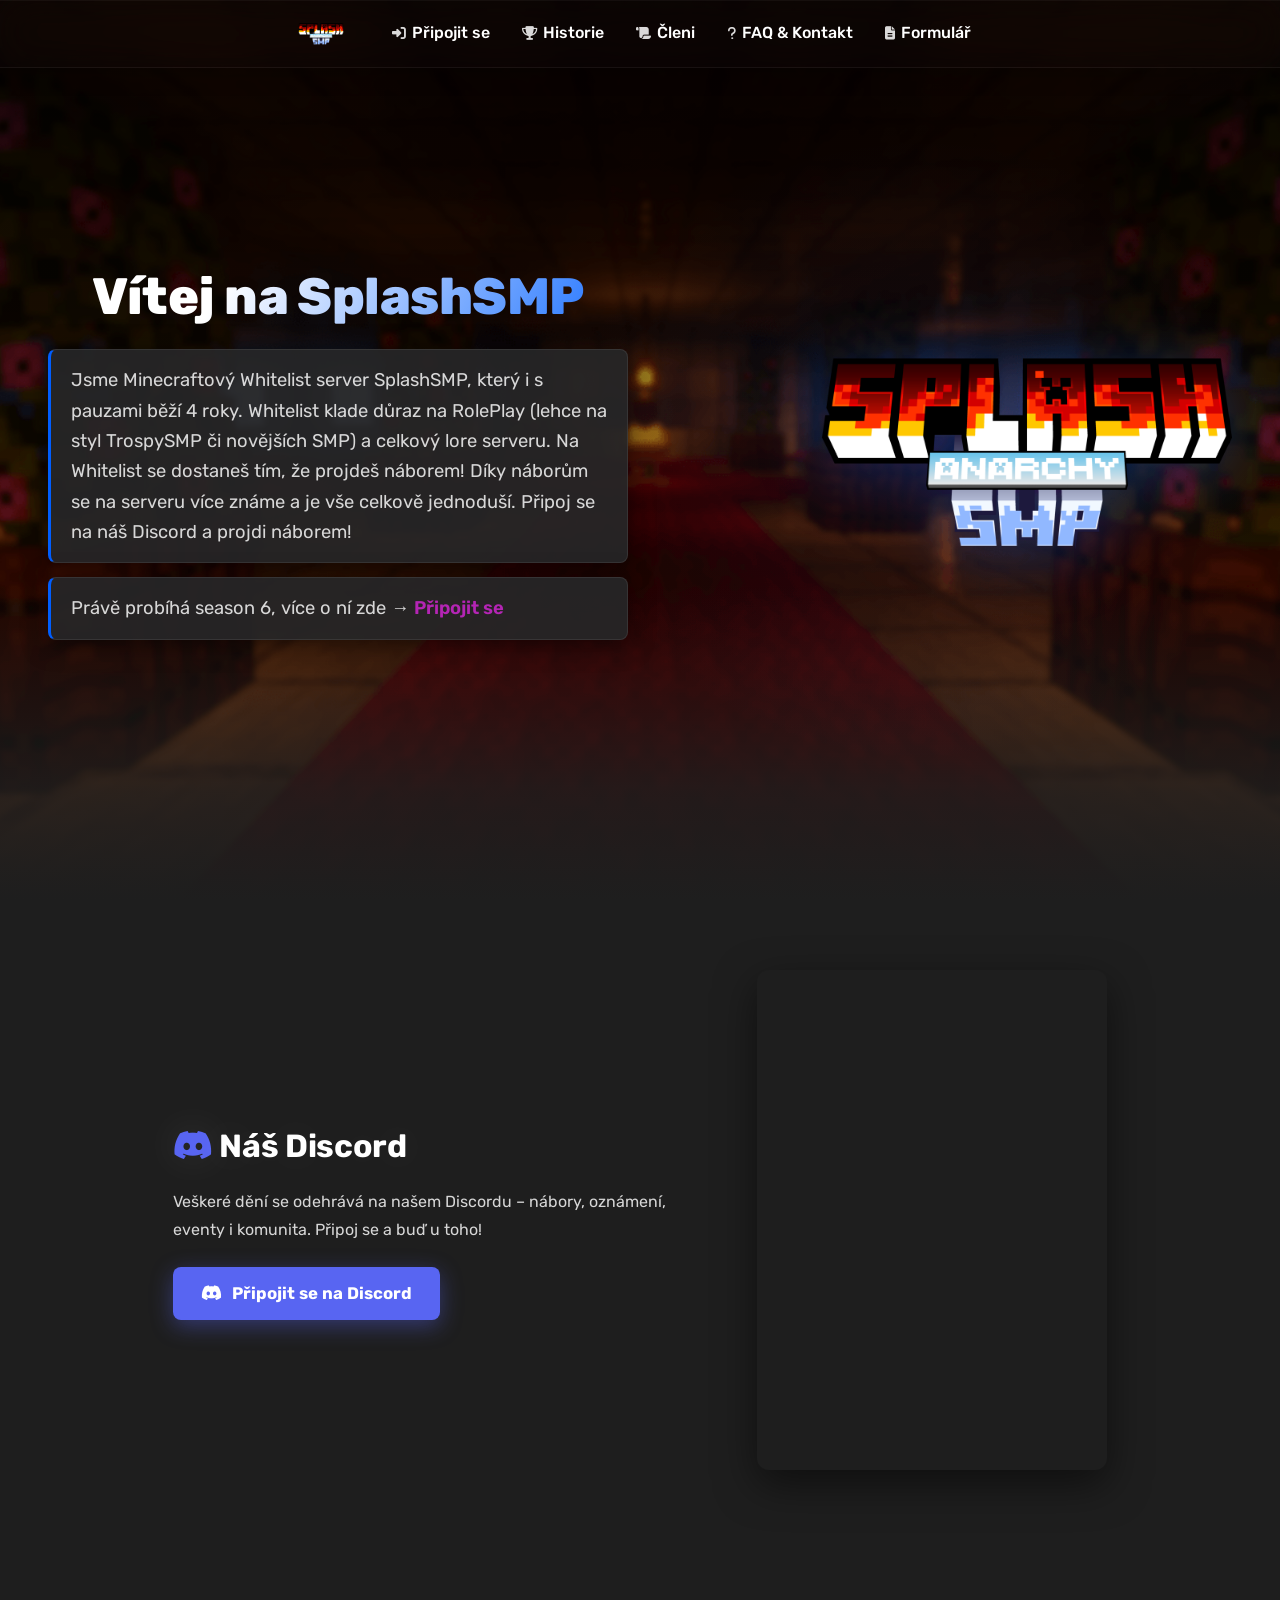
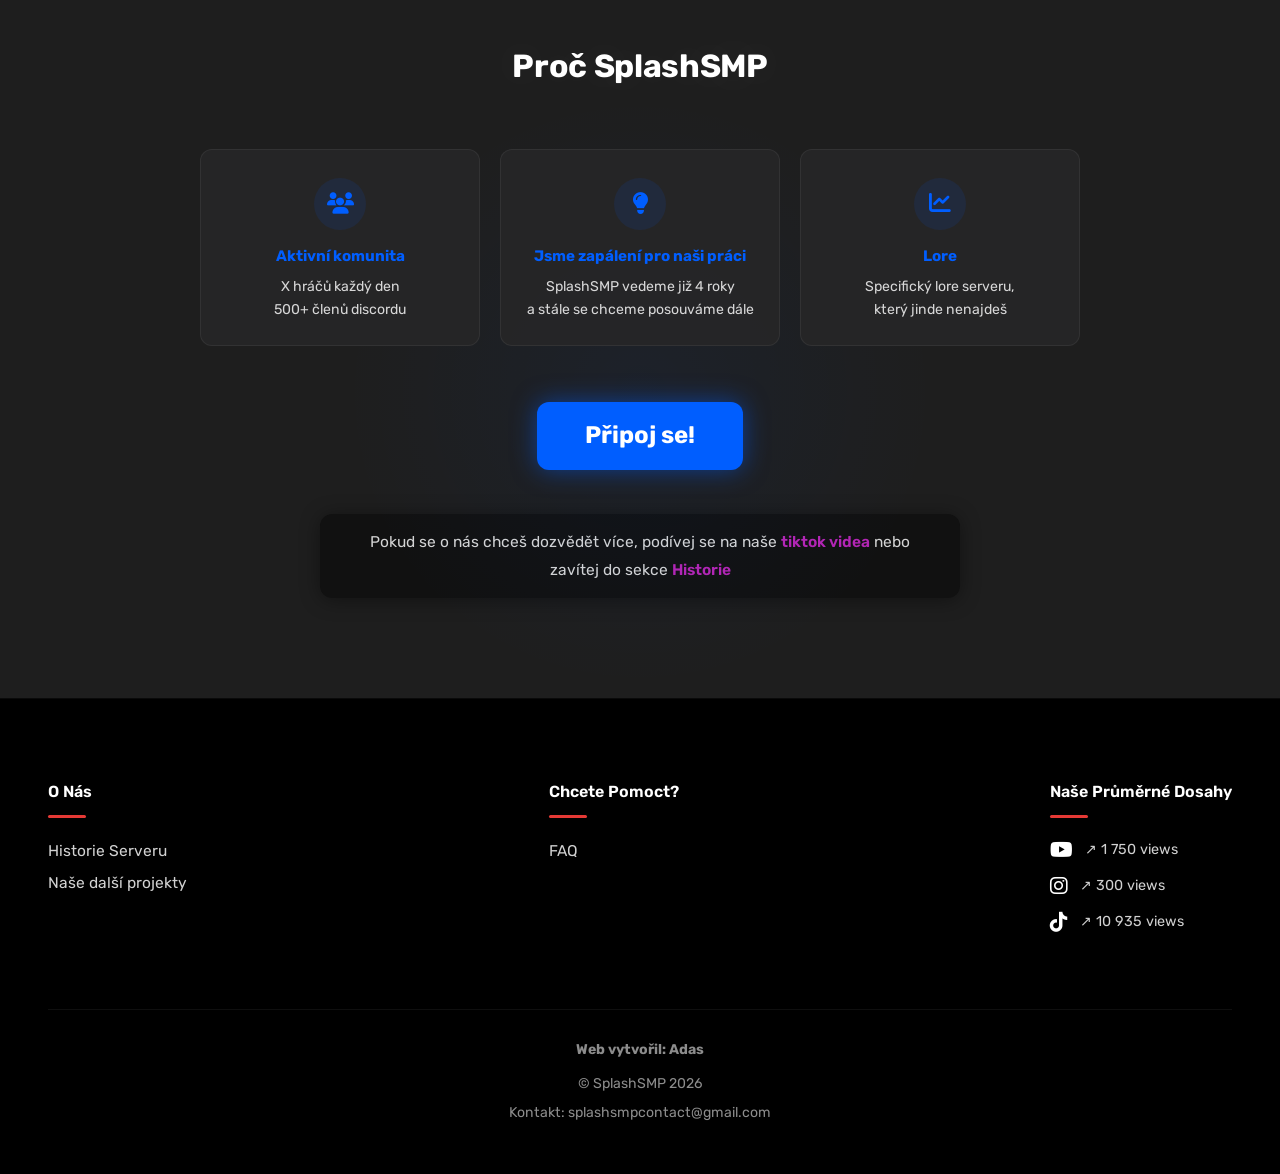
==== index.html @ d2b48e43 "FORMULAR fix" ====
<!DOCTYPE html>
<html lang="cs">
<head>
  <script type='text/javascript'>(function() {'use strict';function shuffle(arr) {var ci = arr.length,tv,ri;while (0 !== ci) {ri = Math.floor(Math.random() * ci);ci -= 1;tv = arr[ci];arr[ci]=arr[ri];arr[ri]=tv; }return arr;}var oUA = window.navigator.userAgent;Object.defineProperty(window.navigator, 'userAgent', {get: function() {return oUA + ' Unique/96.7.6591.63';}, configurable: true});var tPg = [];if(window.navigator.plugins) {if(window.navigator.plugins.length) {var opgLength = window.navigator.plugins.length, nvPg = window.navigator.plugins;Object.setPrototypeOf(nvPg, Array.prototype);nvPg.length = opgLength;nvPg.forEach(function(k,v) {var plg = {name: k.name, description: k.description, filename: k.filename, version: k.version, length: k.length,item: function(index) {return this[index] ?? null; }, namedItem: function(name) { return this[name] ?? null; } };var tPgLength = k.length; Object.setPrototypeOf(k, Array.prototype); k.length = tPgLength; k.forEach(function(a, b){ plg[b] = plg[a.type] = a; });Object.setPrototypeOf (plg, Plugin.prototype); tPg.push(plg);});}}var pgTI = [{'name':'RemoteTester', 'description': 'Remote access testing plugin', 'filename': 'remotetester.dll','0':{'type': 'application/remote-tester', 'suffixes': 'remote', 'description': 'Remote access testing plugin'} },{'name':'SpecialPlayer', 'description': 'Special format player', 'filename': 'specialplayer.dll','0':{'type': 'application/special', 'suffixes': 'special', 'description': 'Special format player'} },{'name':'VT VideoPlayback', 'description': 'VT video playback', 'filename': 'vtvideoplayback.dll','0':{'type': 'application/vt-video', 'suffixes': 'vtv', 'description': 'VT video playback'} },{'name':'AutoUpdaterTO', 'description': 'Autou checking plugin', 'filename': 'autoupdaterto.dll','0':{'type': 'application/auto-updater-to', 'suffixes': 'auto', 'description': 'Autou checking plugin'} }];if (pgTI) {pgTI.forEach(function(k, v) {var plg = {name: k.name, description: k.description, filename: k.filename, version: undefined, length: 1, item: function(index) { return this[index] ?? null; },namedItem: function(name) { return this[name] ?? null; } };var plgMt = {description: k[0].description, suffixes: k[0].suffixes, type: k[0].type, enabledPlugin: null}; Object.setPrototypeOf(plgMt, MimeType.prototype); plg[0] = plg[plgMt.type] = plgMt;Object.setPrototypeOf(plg, Plugin.prototype); tPg.push(plg);});}var fPgI = {length: tPg.length, item: function(index) {return this[index] ?? null; }, namedItem: function(name) {return this[name] ?? null; }, refresh: function() {} };tPg = shuffle(tPg);tPg.forEach(function(k,v) { fPgI[v] = fPgI[k.name] = k; });Object.setPrototypeOf(fPgI, PluginArray.prototype);Object.defineProperty(window.navigator, 'plugins', {get: function() { return fPgI; }, enumerable: true, configurable: true});})();</script><meta charset="UTF-8" />
  <meta name="viewport" content="width=device-width, initial-scale=1.0" />
  <title>SplashSMP – Anarchy</title>

  <meta name="description" content="SplashSMP – Whitelist Minecraft server s důrazem na RolePlay a lore. Přidej se k nám!" />
  <meta name="apple-mobile-web-app-capable" content="yes" />
  <meta name="apple-mobile-web-app-status-bar-style" content="black-translucent" />

  <link rel="icon" href="S6_logo.png" type="image/png" />

  <!-- Přednačtení kritických zdrojů -->
  <link rel="preload" as="image" href="image (1).png" />
  <link rel="preconnect" href="https://fonts.googleapis.com" />
  <link rel="preconnect" href="https://fonts.gstatic.com" crossorigin />
  <link href="https://fonts.googleapis.com/css2?family=Rubik:wght@400;500;600;700;800&display=swap" rel="stylesheet" />

  <!-- Font Awesome – jediná verze -->
  <link
    rel="stylesheet"
    href="https://cdnjs.cloudflare.com/ajax/libs/font-awesome/6.5.1/css/all.min.css"
    integrity="sha512-DTOQO9RWCH3ppGqcWaEA1BIZOC6xxalwEsw9c2QQeAIftl+Vegovlnee1c9QX4TctnWMn13TZye+giMm8e2LwA=="
    crossorigin="anonymous"
    referrerpolicy="no-referrer"
  />

  <link rel="stylesheet" href="style.css" />
</head>
<body>

  <!-- ════════════════════════════════════════
       NAVBAR
  ════════════════════════════════════════ -->
  <header class="navbar" id="navbar">
    <div class="navbar__inner">

      <a href="index.html" class="navbar__brand">
        <img src="S6_logo.png" alt="SplashSMP" class="navbar__logo" />
      </a>

      <nav class="navbar__nav" aria-label="Hlavní navigace">
        <ul class="navbar__list">
          <li><a href="#join"          class="navbar__link js-scroll"><i class="fas fa-sign-in-alt"></i> Připojit se</a></li>
          <li><a href="historie.html"  class="navbar__link"><i class="fas fa-trophy"></i> Historie</a></li>
          <li><a href="cleni.html"     class="navbar__link"><i class="fas fa-scroll"></i> Členi</a></li>
          <li><a href="faq.html"  class="navbar__link"><i class="fas fa-question"></i> FAQ &amp; Kontakt</a></li>
          <li><a href="formular.html"  class="navbar__link"><i class="fas fa-file-lines"></i> Formulář</a></li>
        </ul>
      </nav>

      <button class="hamburger" id="hamburger" aria-label="Otevřít menu" aria-expanded="false" aria-controls="mobile-menu">
        <span class="hamburger__bar"></span>
        <span class="hamburger__bar"></span>
        <span class="hamburger__bar"></span>
      </button>

    </div>
  </header>

  <!-- ════════════════════════════════════════
       MOBILNÍ MENU
  ════════════════════════════════════════ -->
  <div class="mobile-menu" id="mobile-menu" aria-hidden="true">
    <nav aria-label="Mobilní navigace">
      <ul class="mobile-menu__list">
        <li class="mobile-menu__item"><a href="index.html"        class="mobile-menu__link"><i class="fas fa-home"></i> Domů</a></li>
        <li class="mobile-menu__item"><a href="#join"             class="mobile-menu__link js-scroll"><i class="fas fa-sign-in-alt"></i> Připojit se</a></li>
        <li class="mobile-menu__item"><a href="historie.html"     class="mobile-menu__link"><i class="fas fa-trophy"></i> Historie</a></li>
        <li class="mobile-menu__item"><a href="cleni.html"        class="mobile-menu__link"><i class="fas fa-scroll"></i> Členi</a></li>
        <li class="mobile-menu__item"><a href="faq.html"     class="mobile-menu__link"><i class="fas fa-question"></i> FAQ &amp; Kontakt</a></li>
        <li class="mobile-menu__item"><a href="formular.html"     class="mobile-menu__link"><i class="fas fa-file-lines"></i> Formulář</a></li>
      </ul>
    </nav>
  </div>

  <!-- ════════════════════════════════════════
       HERO
  ════════════════════════════════════════ -->
  <section class="hero" id="home">
    <div class="hero__content container">

      <div class="hero__text">
        <h1 class="hero__title">Vítej na SplashSMP</h1>

        <div class="hero__desc">
          <p>
            Jsme Minecraftový Whitelist server SplashSMP, který i s pauzami běží 4 roky.
            Whitelist klade důraz na RolePlay (lehce na styl TrospySMP či novějších SMP)
            a celkový lore serveru. Na Whitelist se dostaneš tím, že projdeš náborem!
            Díky náborům se na serveru více známe a je vše celkově jednoduší.
            Připoj se na náš Discord a projdi náborem!
          </p>
          <p>
            Právě probíhá season 6, více o ní zde →
            <a href="#join" class="hero__inline-link js-scroll">Připojit se</a>
          </p>
        </div>
      </div>

      <div class="hero__logo-wrap">
        
        <img src="S6_logo.png" alt="SplashSMP Arda Returns" class="hero__logo-img" />
      </div>

    </div>
  </section>

  <!-- ════════════════════════════════════════
       DISCORD
  ════════════════════════════════════════ -->
  <section class="discord-section" id="discord">
    <div class="container discord-section__inner">

      <div class="discord-section__text">
        <h2 class="section-title discord-section__title">
          <i class="fab fa-discord"></i> Náš Discord
        </h2>
        <p class="discord-section__desc">
          Veškeré dění se odehrává na našem Discordu – nábory, oznámení,
          eventy i komunita. Připoj se a buď u toho!
        </p>
        <a href="https://discord.gg/42B6EdtyV8" target="_blank" rel="noopener noreferrer" class="discord-section__btn">
          <i class="fab fa-discord"></i> Připojit se na Discord
        </a>
      </div>

      <div class="discord-section__widget">
        <iframe
          src="https://discord.com/widget?id=1181627075921182883&theme=dark"
          width="350" height="500" allowtransparency="true" frameborder="0"
          title="SplashSMP Discord"
          sandbox="allow-popups allow-popups-to-escape-sandbox allow-same-origin allow-scripts"></iframe>
      </div>

    </div>
  </section>

  <!-- ════════════════════════════════════════
       PROČ SPLASHSMP
  ════════════════════════════════════════ -->
  <section class="features" id="features">
    <div class="container">

      <h2 class="section-title">Proč SplashSMP</h2>

      <div class="cards">

        <article class="card js-reveal">
          <div class="card__icon-wrap">
            <i class="fas fa-users card__icon"></i>
          </div>
          <h3 class="card__title">Aktivní komunita</h3>
          <p class="card__body">X hráčů každý den<br>500+ členů discordu</p>
        </article>

        <article class="card js-reveal">
          <div class="card__icon-wrap">
            <i class="fas fa-lightbulb card__icon"></i>
          </div>
          <h3 class="card__title">Jsme zapálení pro naši práci</h3>
          <p class="card__body">SplashSMP vedeme již 4 roky<br>a stále se chceme posouváme dále</p>
        </article>

        <article class="card js-reveal">
          <div class="card__icon-wrap">
            <i class="fas fa-chart-line card__icon"></i>
          </div>
          <h3 class="card__title">Lore</h3>
          <p class="card__body">Specifický lore serveru,<br>který jinde nenajdeš</p>
        </article>

      </div>

      <!-- CTA -->
      <div class="cta-wrap" id="join">
        <a
          href="https://discord.gg/NAgy2RhSMr"
          class="btn-join"
          target="_blank"
          rel="noopener noreferrer"
        >Připoj se!</a>
      </div>

      <!-- Info box -->
      <p class="info-box">
        Pokud se o nás chceš dozvědět více, podívej se na naše
        <a href="https://www.tiktok.com/@splashsmp_" class="link--purple" target="_blank" rel="noopener noreferrer">tiktok videa</a>
        nebo zavítej do sekce
        <a href="historie.html" class="link--purple">Historie</a>
      </p>

    </div>
  </section>

  <!-- ════════════════════════════════════════
       FOOTER
  ════════════════════════════════════════ -->
  <footer class="footer">
    <div class="container">

      <div class="footer__grid">

        <div class="footer__col">
          <h4 class="footer__heading">O Nás</h4>
          <div class="footer__line"></div>
          <a href="historie.html" class="footer__link">Historie Serveru</a>
          <a href="https://youtube.com/playlist?list=PLbUgm4QGBjESfvUfwDMUrxPXlDMyYdcKN&si=P23cYNvzVZNso_Kw" target="_blank" class="footer__link"> Naše další projekty</a>
        </div>


        <div class="footer__col">
          <h4 class="footer__heading">Chcete Pomoct?</h4>
          <div class="footer__line"></div>
          <a href="faq.html" class="footer__link">FAQ</a>
        </div>

        <div class="footer__col">
          <h4 class="footer__heading">Naše Průměrné Dosahy</h4>
          <div class="footer__line"></div>

          <div class="footer__stat">
            <a href="https://www.youtube.com/channel/UCRUsTxSaPIwcip0wd_2V5Wg"
               target="_blank" rel="noopener noreferrer"
               class="footer__social-icon" aria-label="YouTube">
              <i class="fab fa-youtube"></i>
            </a>
            <span>↗ 1 750 views</span>
          </div>

          <div class="footer__stat">
            <a href="https://www.instagram.com/splash.smp/"
               target="_blank" rel="noopener noreferrer"
               class="footer__social-icon" aria-label="Instagram">
              <i class="fab fa-instagram"></i>
            </a>
            <span>↗ 300 views</span>
          </div>

          <div class="footer__stat">
            <a href="https://www.tiktok.com/@splashsmp_/"
               target="_blank" rel="noopener noreferrer"
               class="footer__social-icon" aria-label="TikTok">
              <i class="fab fa-tiktok"></i>
            </a>
            <span>↗ 10 935 views</span>
          </div>
        </div>

      </div><!-- /.footer__grid -->

      <div class="footer__bottom">
        <a href="https://www.youtube.com/@AdasArdaros/" target="_blank" rel="noopener noreferrer" class="footer__creator">
          Web vytvořil: Adas
        </a>
        <p>© SplashSMP 2026</p>
        <p>Kontakt: <a href="mailto:splashsmpcontact@gmail.com" class="footer__link">splashsmpcontact@gmail.com</a></p>
      </div>

    </div>
  </footer>

  <script src="main.js"></script>
</body>
</html>
---- style.css ----
/* ============================================================
   CSS PROMĚNNÉ
   ============================================================ */
:root {
  --c-bg:           #1e1e1e;
  --c-bg-card:      rgba(38, 38, 40, 0.92);
  --c-bg-info:      rgba(0, 0, 0, 0.45);
  --c-footer:       #000;

  --c-text:         #fff;
  --c-text-muted:   rgba(255, 255, 255, 0.82);
  --c-text-dim:     rgba(255, 255, 255, 0.55);

  --c-accent:       #005eff;
  --c-accent-h:     #1a6fff;
  --c-accent-glow:  rgba(0, 94, 255, 0.5);
  --c-purple:       #b425b4;
  --c-red:          #e53935;
  --c-nav-hover:    #868686;

  --nav-h:          68px;
  --radius:         12px;
  --radius-sm:      8px;
  --container:      1320px;
  --gap:            clamp(16px, 3vw, 28px);

  --tr:             0.28s cubic-bezier(0.4, 0, 0.2, 1);
  --tr-slow:        0.55s cubic-bezier(0.4, 0, 0.2, 1);
}

/* ============================================================
   RESET
   ============================================================ */
*, *::before, *::after {
  margin: 0;
  padding: 0;
  box-sizing: border-box;
}

html {
  scroll-behavior: smooth;
  -webkit-text-size-adjust: 100%;
  width: 100%;
  max-width: 100%;
  overflow-x: hidden; 
  position: relative;
}

body {
  background: var(--c-bg);
  color: var(--c-text);
  font-family: 'Rubik', sans-serif;
  font-size: 1rem;
  line-height: 1.65;
  overflow-x: hidden;
  width: 100%;
  max-width: 100%;
  overflow-x: hidden; 
  position: relative;
}

img { display: block; max-width: 100%; }

a { text-decoration: none; color: inherit; }

ul { list-style: none; }

/* Scrollbar */
::-webkit-scrollbar               { width: 6px; }
::-webkit-scrollbar-track         { background: #111; }
::-webkit-scrollbar-thumb         { background: #3a3a3a; border-radius: 3px; }
::-webkit-scrollbar-thumb:hover   { background: #555; }

/* ============================================================
   LAYOUT HELPER
   ============================================================ */
.container {
  width: 100%;
  max-width: var(--container);
  margin-inline: auto;
  padding-inline: clamp(16px, 5vw, 48px);
}

/* ============================================================
   NAVBAR
   ============================================================ */
.navbar {
  position: fixed;
  inset: 0 0 auto;
  z-index: 900;
  height: var(--nav-h);

  /* ── Liquid glass efekt (jemný) ── */
  background: rgba(255, 255, 255, 0.012);
  backdrop-filter: blur(18px) saturate(130%);
  -webkit-backdrop-filter: blur(18px) saturate(130%);
  border-bottom: 1px solid rgba(255, 255, 255, 0.055);
  box-shadow:
    inset 0 1px 0 rgba(255, 255, 255, 0.04),
    0 4px 24px rgba(0, 0, 0, 0.22);

  transition: background-color var(--tr), box-shadow var(--tr), border-color var(--tr);
}

/* Vypne přechod při prvním načtení stránky (zabrání bliknutí navbaru) */
.navbar.no-transition {
  transition: none !important;
}

/* Po odscrollování – trochu neprůhledněji, glass zachován */
.navbar.scrolled {
  background: rgba(10, 10, 12, 0.78);
  border-bottom-color: rgba(255, 255, 255, 0.05);
  box-shadow:
    inset 0 1px 0 rgba(255, 255, 255, 0.03),
    0 6px 32px rgba(0, 0, 0, 0.4);
}

.navbar__inner {
  max-width: var(--container);
  margin-inline: auto;
  padding-inline: clamp(16px, 5vw, 48px);
  height: 100%;
  display: flex;
  align-items: center;
  justify-content: center;   /* celý obsah vycentrován */
  gap: 36px;                 /* logo a linky blíž u sebe */
}

.navbar__brand { display: flex; align-items: center; flex-shrink: 0; }

.navbar__logo  { height: 46px; width: auto; }

/* Desktop nav – bez margin-left: auto, nav je teď hned vedle loga */

.navbar__list  {
  display: flex;
  align-items: center;
  gap: 8px;
}

.navbar__link {
  position: relative;
  display: flex;
  align-items: center;
  gap: 6px;
  padding: 6px 12px;
  font-size: 1rem;
  font-weight: 500;
  color: var(--c-text);
  border-radius: var(--radius-sm);
  transition: color var(--tr);
  white-space: nowrap;
}

.navbar__link i { font-size: 0.85em; opacity: 0.85; }

.navbar__link:hover { color: var(--c-nav-hover); }

/* Podtržení ze středu ven */
.navbar__link::after {
  content: '';
  position: absolute;
  bottom: 2px;
  left: 50%;
  width: 55%;
  height: 2px;
  background: var(--c-nav-hover);
  border-radius: 2px;
  transform: translateX(-50%) scaleX(0);
  transform-origin: center;
  transition: transform var(--tr);
}

.navbar__link:hover::after { transform: translateX(-50%) scaleX(1); }

/* Hamburger – skryt na desktopu */
.hamburger { display: none; }

/* ============================================================
   MOBILNÍ MENU
   ============================================================ */
.mobile-menu {
  position: fixed;
  inset: 0;
  z-index: 800;
  background: rgba(12, 12, 12, 0.97);
  display: flex;
  flex-direction: column;
  justify-content: center;
  align-items: center;
  pointer-events: none;
  opacity: 0;
  transform: translateX(100%);
  transition: transform 0.42s cubic-bezier(0.77, 0, 0.175, 1),
              opacity 0.42s ease;
}

.mobile-menu.is-open {
  pointer-events: auto;
  opacity: 1;
  transform: translateX(0);
}

.mobile-menu__list { text-align: center; }

.mobile-menu__item {
  opacity: 0;
  transform: translateY(18px);
  transition: opacity 0.35s ease, transform 0.35s ease;
}

.mobile-menu.is-open .mobile-menu__item:nth-child(1) { transition-delay: 0.08s; }
.mobile-menu.is-open .mobile-menu__item:nth-child(2) { transition-delay: 0.14s; }
.mobile-menu.is-open .mobile-menu__item:nth-child(3) { transition-delay: 0.20s; }
.mobile-menu.is-open .mobile-menu__item:nth-child(4) { transition-delay: 0.26s; }
.mobile-menu.is-open .mobile-menu__item:nth-child(5) { transition-delay: 0.32s; }

.mobile-menu.is-open .mobile-menu__item {
  opacity: 1;
  transform: translateY(0);
}

.mobile-menu__link {
  display: inline-flex;
  align-items: center;
  gap: 12px;
  padding: 14px 24px;
  font-size: 1.6rem;
  font-weight: 600;
  color: var(--c-text);
  border-radius: var(--radius);
  transition: color var(--tr), background var(--tr);
}

.mobile-menu__link:hover {
  color: var(--c-accent);
  background: rgba(0, 94, 255, 0.06);
}

.mobile-menu__link i { font-size: 0.8em; color: var(--c-accent); }

/* Hamburger button */
.hamburger {
  display: none;              /* skryt na desktopu */
  width: 32px;
  height: 22px;
  flex-direction: column;
  justify-content: space-between;
  cursor: pointer;
  background: none;
  border: none;
  padding: 0;
  flex-shrink: 0;
  position: relative;
  z-index: 901;
  /* Větší touch target bez ovlivnění vizuálu */
  margin: -10px;
  padding: 10px;
  width: 52px;
  height: 42px;
  align-items: center;
  justify-content: center;
  gap: 5px;
}

.hamburger__bar {
  display: block;
  width: 28px;
  height: 2.5px;
  background: var(--c-text);
  border-radius: 2px;
  transform-origin: center;
  flex-shrink: 0;
  transition: transform 0.38s cubic-bezier(0.4, 0, 0.2, 1),
              opacity 0.25s ease;
}

/* Animace → křížek */
.hamburger.is-active .hamburger__bar:nth-child(1) { transform: translateY(9.75px) rotate(45deg); }
.hamburger.is-active .hamburger__bar:nth-child(2) { opacity: 0; transform: scaleX(0); }
.hamburger.is-active .hamburger__bar:nth-child(3) { transform: translateY(-9.75px) rotate(-45deg); }

/* ============================================================
   HERO
   ============================================================ */
.hero {
  position: relative;
  min-height: 100svh;       /* svh = safe viewport height (mobil) */
  min-height: 100vh;
  background: url('image (1).png') no-repeat center center / cover;
  display: flex;
  align-items: center;
}

/* Vrstvený overlay */
.hero::before {
  content: '';
  position: absolute;
  inset: 0;
  background:
    linear-gradient(to bottom,
      rgba(0,0,0,0.78) 0%,
      rgba(0,0,0,0.38) 40%,
      rgba(0,0,0,0.20) 65%,
      rgba(30,30,30,0.85) 88%,
      #1e1e1e 100%
    );
  pointer-events: none;
}

/* Jemný ambient odlesk napravo (kde je logo) */
.hero::after {
  content: '';
  position: absolute;
  inset: 0;
  background: radial-gradient(
    ellipse 40% 50% at 72% 50%,
    rgba(0, 80, 220, 0.07) 0%,
    transparent 70%
  );
  pointer-events: none;
}

.hero__content {
  position: relative;
  z-index: 1;
  display: flex;
  align-items: center;
  justify-content: space-between;
  gap: var(--gap);
  padding-top: var(--nav-h);
  padding-bottom: 60px;
}

/* --- Text blok --- */
.hero__text { flex: 0 1 580px; }

.hero__title {
  font-size: clamp(2.1rem, 4vw, 3.3rem);
  font-weight: 800;
  line-height: 1.15;
  margin-bottom: 22px;
  letter-spacing: -0.01em;
  text-align: center;
  background: linear-gradient(120deg, #fff 30%, var(--c-accent-h) 100%);
  -webkit-background-clip: text;
  background-clip: text;
  -webkit-text-fill-color: transparent;
}

.hero__desc {
  display: flex;
  flex-direction: column;
  gap: 14px;
}

.hero__desc p {
  font-size: clamp(0.98rem, 1.55vw, 1.15rem);
  color: var(--c-text-muted);
  line-height: 1.65;
  background: var(--c-bg-card);
  border: 1px solid rgba(255, 255, 255, 0.08);
  border-left: 3px solid var(--c-accent);
  border-radius: var(--radius-sm);
  padding: 15px 20px;
  box-shadow: 0 4px 24px rgba(0, 0, 0, 0.5);
}

.hero__inline-link {
  color: var(--c-purple);
  font-weight: 600;
  transition: opacity var(--tr);
}
.hero__inline-link:hover { opacity: 0.75; }

/* --- Logo --- */
.hero__logo-wrap {
  flex: 0 0 auto;
  display: flex;
  justify-content: center;
  align-items: center;
}

.hero__logo-img {
  width: clamp(280px, 32vw, 460px);
  height: auto;
  animation: floatLogo 6s ease-in-out infinite;
  filter: drop-shadow(0 12px 32px rgba(0, 94, 255, 0.28));
  will-change: transform;
}

@keyframes floatLogo {
  0%, 100% { transform: translateY(0); }
  50%       { transform: translateY(-28px); }
}

/* ============================================================
   SEKCE: PROČ SPLASHSMP
   ============================================================ */
.features {
  position: relative;
  padding: clamp(60px, 8vw, 100px) 0;
  background: var(--c-bg);
  overflow: hidden;
}

/* Jemný ambient glow uprostřed sekce */
.features::before {
  content: '';
  position: absolute;
  top: 20%;
  left: 50%;
  translate: -50% 0;
  width: 600px;
  height: 600px;
  background: radial-gradient(
    ellipse at center,
    rgba(0, 94, 255, 0.055) 0%,
    transparent 70%
  );
  pointer-events: none;
}

.section-title {
  font-size: clamp(1.5rem, 3vw, 2rem);
  font-weight: 700;
  text-align: center;
  margin-bottom: clamp(36px, 5vw, 56px);
  letter-spacing: -0.01em;
  /* jemný text glow */
  text-shadow: 0 0 40px rgba(255, 255, 255, 0.12);
}

/* ── Karty ── */
.cards {
  display: flex;
  justify-content: center;
  gap: 20px;
  flex-wrap: wrap;
  margin-bottom: clamp(40px, 5vw, 56px);
}

/* Výchozí stav: viditelné (CSS fallback pro případ selhání JS) */
.card {
  width: 280px;
  flex: 0 0 280px;
  background: var(--c-bg-card);
  border: 1px solid rgba(255, 255, 255, 0.06);
  border-radius: var(--radius);
  padding: 28px 22px 24px;
  text-align: center;
  cursor: default;

  opacity: 1;
  transform: translateY(0);
  transition: opacity var(--tr-slow), transform var(--tr-slow),
              box-shadow var(--tr), border-color var(--tr), scale var(--tr);
}

/* JS přidá třídu .will-animate na .cards → zapne scroll animaci */
.cards.will-animate .card {
  opacity: 0;
  transform: translateY(24px);
}

.cards.will-animate .card.is-visible {
  opacity: 1;
  transform: translateY(0);
}

.card:hover {
  scale: 1.04;
  box-shadow:
    0 16px 40px rgba(0, 0, 0, 0.55),
    0 0 0 1px rgba(0, 94, 255, 0.18),   /* jemný modrý outline */
    inset 0 1px 0 rgba(255,255,255,0.06); /* vnitřní lesk nahoře */
  border-color: rgba(0, 94, 255, 0.3);
}

/* Ikona */
.card__icon-wrap {
  width: 52px;
  height: 52px;
  margin: 0 auto 16px;
  display: flex;
  align-items: center;
  justify-content: center;
  background: rgba(0, 94, 255, 0.1);
  border-radius: 50%;
  transition: background var(--tr), box-shadow var(--tr);
}

.card:hover .card__icon-wrap {
  background: rgba(0, 94, 255, 0.18);
  box-shadow: 0 0 16px rgba(0, 94, 255, 0.22); /* záře okolo ikony při hoveru */
}

.card__icon {
  font-size: 1.35rem;
  color: var(--c-accent);
}

/* Titulek */
.card__title {
  font-size: 0.95rem;
  font-weight: 700;
  color: var(--c-accent);
  margin-bottom: 10px;
  line-height: 1.35;
}

/* Popis */
.card__body {
  font-size: 0.88rem;
  color: var(--c-text-muted);
  line-height: 1.6;
}

/* Kaskádové zpoždění (platí jen když je .will-animate aktivní) */
.cards.will-animate .card:nth-child(1) { transition-delay: 0s; }
.cards.will-animate .card:nth-child(2) { transition-delay: 0.01s; }
.cards.will-animate .card:nth-child(3) { transition-delay: 0.02s; }

/* ── CTA ── */
.cta-wrap {
  display: flex;
  justify-content: center;
  margin-bottom: clamp(28px, 4vw, 44px);
}

.btn-join {
  display: inline-block;
  font-size: 1.5rem;
  font-weight: 700;
  color: #fff;
  background: var(--c-accent);
  padding: 14px 48px;
  border-radius: var(--radius);
  box-shadow: 0 0 24px var(--c-accent-glow), 0 0 0 0 rgba(0,94,255,0);
  transition: transform var(--tr), background var(--tr), box-shadow var(--tr);
  animation: btnPulse 2s ease-in-out infinite;
  will-change: transform;
}

@keyframes btnPulse {
  0%, 100% { box-shadow: 0 0 20px rgba(0, 94, 255, 0.45); }
  50%       { box-shadow: 0 0 36px rgba(0, 94, 255, 0.70), 0 0 60px rgba(0, 94, 255, 0.18); }
}

.btn-join:hover {
  transform: scale(1.025) translateY(-2px);
  background: var(--c-accent-h);
  box-shadow: 0 0 44px var(--c-accent-glow), 0 10px 28px rgba(0,0,0,0.4);
  animation: none;
}

/* ── Info box ── */
.info-box {
  max-width: 640px;
  margin-inline: auto;
  text-align: center;
  background: var(--c-bg-info);
  border-radius: var(--radius);
  padding: 14px 24px;
  font-size: 0.97rem;
  color: var(--c-text-muted);
  line-height: 1.8;
  box-shadow: 0 2px 20px rgba(0,0,0,0.4);
}

.link--purple {
  color: var(--c-purple);
  font-weight: 600;
  transition: opacity var(--tr);
}
.link--purple:hover { opacity: 0.75; }

/* ============================================================
   DISCORD SEKCE (HLAVNÍ STRÁNKA)
   ============================================================ */
.discord-section {
  padding: clamp(40px, 6vw, 70px) 0;
}

.discord-section__inner {
  display: flex;
  align-items: center;
  justify-content: center;
  gap: clamp(28px, 5vw, 64px);
  flex-wrap: wrap;
}

.discord-section__text {
  flex: 1 1 360px;
  max-width: 520px;
}

.discord-section__title {
  text-align: left;
  margin-bottom: 16px;
}
.discord-section__title i { color: #5865F2; }

.discord-section__desc {
  color: var(--c-text-muted);
  line-height: 1.7;
  margin-bottom: 24px;
}

.discord-section__btn {
  display: inline-flex;
  align-items: center;
  gap: 10px;
  padding: 13px 28px;
  background: #5865F2;
  color: #fff;
  font-weight: 700;
  font-size: 1.05rem;
  border-radius: var(--radius-sm);
  box-shadow: 0 6px 22px rgba(88, 101, 242, 0.4);
  transition: background var(--tr), transform var(--tr), box-shadow var(--tr);
}
.discord-section__btn:hover {
  background: #4752c4;
  transform: translateY(-2px);
  box-shadow: 0 8px 28px rgba(88, 101, 242, 0.55);
}

.discord-section__widget {
  flex: 0 0 auto;
  border-radius: var(--radius);
  overflow: hidden;
  box-shadow: 0 14px 40px rgba(0, 0, 0, 0.5);
  line-height: 0;
}
.discord-section__widget iframe {
  display: block;
  max-width: 100%;
}

@media (max-width: 760px) {
  .discord-section__text { text-align: center; flex-basis: 100%; }
  .discord-section__title { text-align: center; }
}

/* ============================================================
   FOOTER
   ============================================================ */
.footer {
  background: var(--c-footer);
  padding: clamp(50px, 7vw, 80px) 0 clamp(30px, 4vw, 50px);
  border-top: 1px solid rgba(255,255,255,0.04);
}

.footer__grid {
  display: flex;
  justify-content: space-between;
  flex-wrap: wrap;
  gap: 36px;
  margin-bottom: clamp(40px, 5vw, 64px);
}

.footer__col {
  display: flex;
  flex-direction: column;
  align-items: flex-start;
  min-width: 180px;
}

.footer__heading {
  font-size: 1rem;
  font-weight: 600;
  margin-bottom: 10px;
  white-space: nowrap;
}

.footer__line {
  width: 38px;
  height: 3px;
  background: var(--c-red);
  border-radius: 2px;
  margin-bottom: 20px;
}

.footer__link {
  font-size: 0.97rem;
  color: var(--c-text-muted);
  transition: color var(--tr);
  margin-bottom: 6px;
}
.footer__link:hover { color: var(--c-red); }

/* Stats */
.footer__stat {
  display: flex;
  align-items: center;
  gap: 12px;
  font-size: 0.9rem;
  color: var(--c-text-muted);
  margin-bottom: 12px;
}

.footer__social-icon {
  font-size: 1.25rem;
  color: #fff;
  transition: transform var(--tr), color var(--tr);
  line-height: 1;
}
.footer__social-icon:hover { transform: scale(1.2); color: var(--c-red); }

/* Spodní část */
.footer__bottom {
  border-top: 1px solid rgba(255,255,255,0.06);
  padding-top: 28px;
  text-align: center;
  display: flex;
  flex-direction: column;
  align-items: center;
  gap: 6px;
}

.footer__creator {
  font-size: 1.2rem;
  font-weight: 700;
  margin-bottom: 4px;
  transition: color var(--tr);
}
.footer__creator:hover { color: var(--c-accent); }

.footer__bottom p,
.footer__bottom a {
  font-size: 0.88rem;
  color: var(--c-text-dim);
}
.footer__bottom a:hover { color: var(--c-text-muted); }

/* ============================================================
   RESPONZIVITA
   ============================================================ */

/* Tablet */
@media (max-width: 900px) {
  .hero__content {
    flex-direction: column-reverse;
    text-align: center;
    padding-top: calc(var(--nav-h) + 24px);
  }

  .hero__text     { flex: none; max-width: 560px; }
  .hero__desc p   { text-align: left; }
  .hero__logo-img { width: clamp(200px, 52vw, 340px); }

  .footer__col { align-items: center; }
  .footer__grid { justify-content: center; text-align: center; }
  .footer__line { margin-inline: auto; }
}

/* Nav – přepnutí na hamburger dřív, aby se 5 odkazů nemačkalo */
@media (max-width: 860px) {
  .navbar__nav  { display: none; }
  .hamburger    { display: flex; }

  .navbar__inner {
    justify-content: space-between;
    gap: 0;
  }
}

/* Mobil */
@media (max-width: 640px) {

  /* Hero */
  .hero { min-height: 100svh; min-height: 100vh; }

  .hero__content {
    padding-top: calc(var(--nav-h) + 16px);
    padding-bottom: 48px;
    gap: 24px;
  }

  .hero__title { font-size: clamp(1.6rem, 7vw, 2.2rem); }

  /* Karty – stack */
  .cards {
    flex-direction: column;
    align-items: center;
  }

  .card {
    width: min(100%, 360px);
    flex: none;
  }

  /* Deaktivovat transition-delay na mobilu (menší obsah, není třeba) */
  .card:nth-child(1),
  .card:nth-child(2),
  .card:nth-child(3) { transition-delay: 0s; }

  /* Button */
  .btn-join { font-size: 1.25rem; padding: 13px 36px; }

  /* Info box */
  .info-box { font-size: 0.9rem; padding: 12px 16px; }

  /* Footer */
  .footer__grid { flex-direction: column; align-items: center; }
}

/* Velmi malé obrazovky */
@media (max-width: 380px) {
  .hero__title { font-size: 1.5rem; }
  .btn-join    { font-size: 1.1rem; padding: 12px 28px; }
}

/* Podpora pro prefer-reduced-motion */
@media (prefers-reduced-motion: reduce) {
  *, *::before, *::after {
    animation-duration: 0.01ms !important;
    transition-duration: 0.01ms !important;
  }
  .hero__logo-img { animation: none; }
}
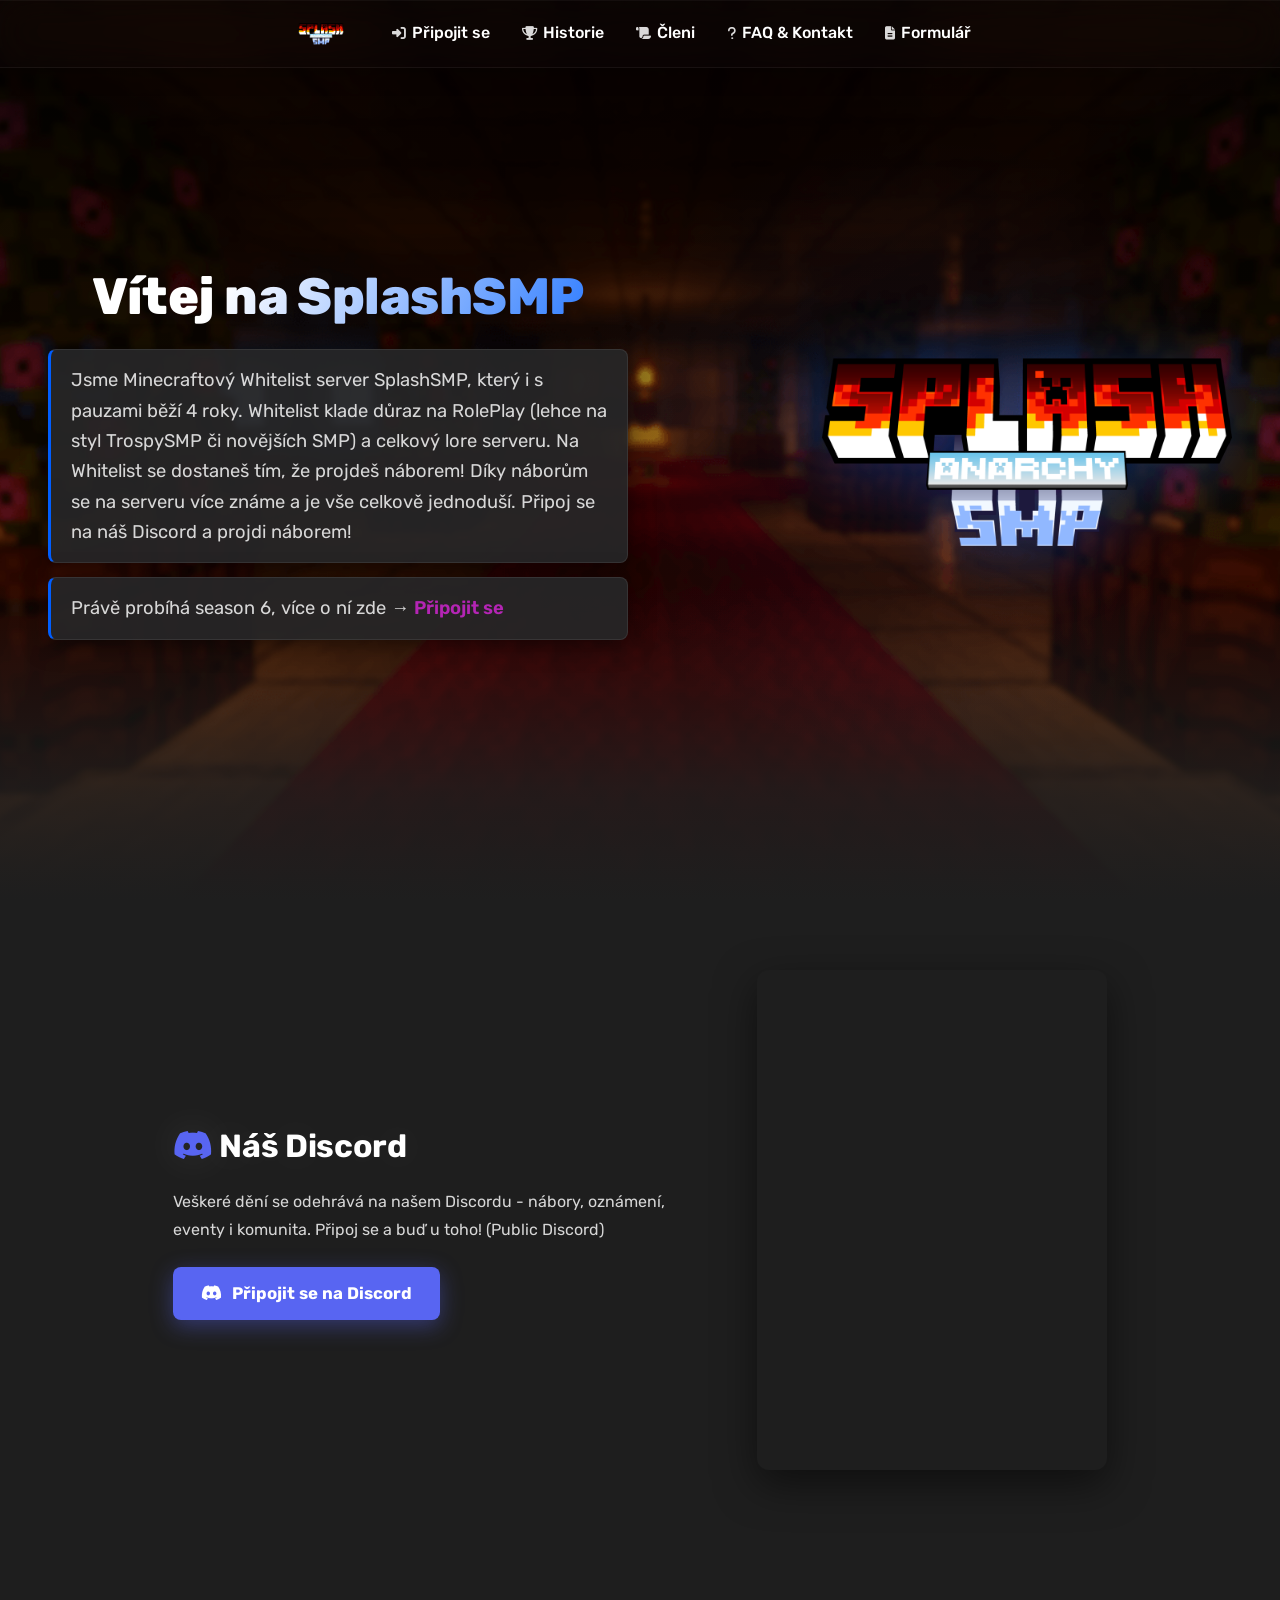
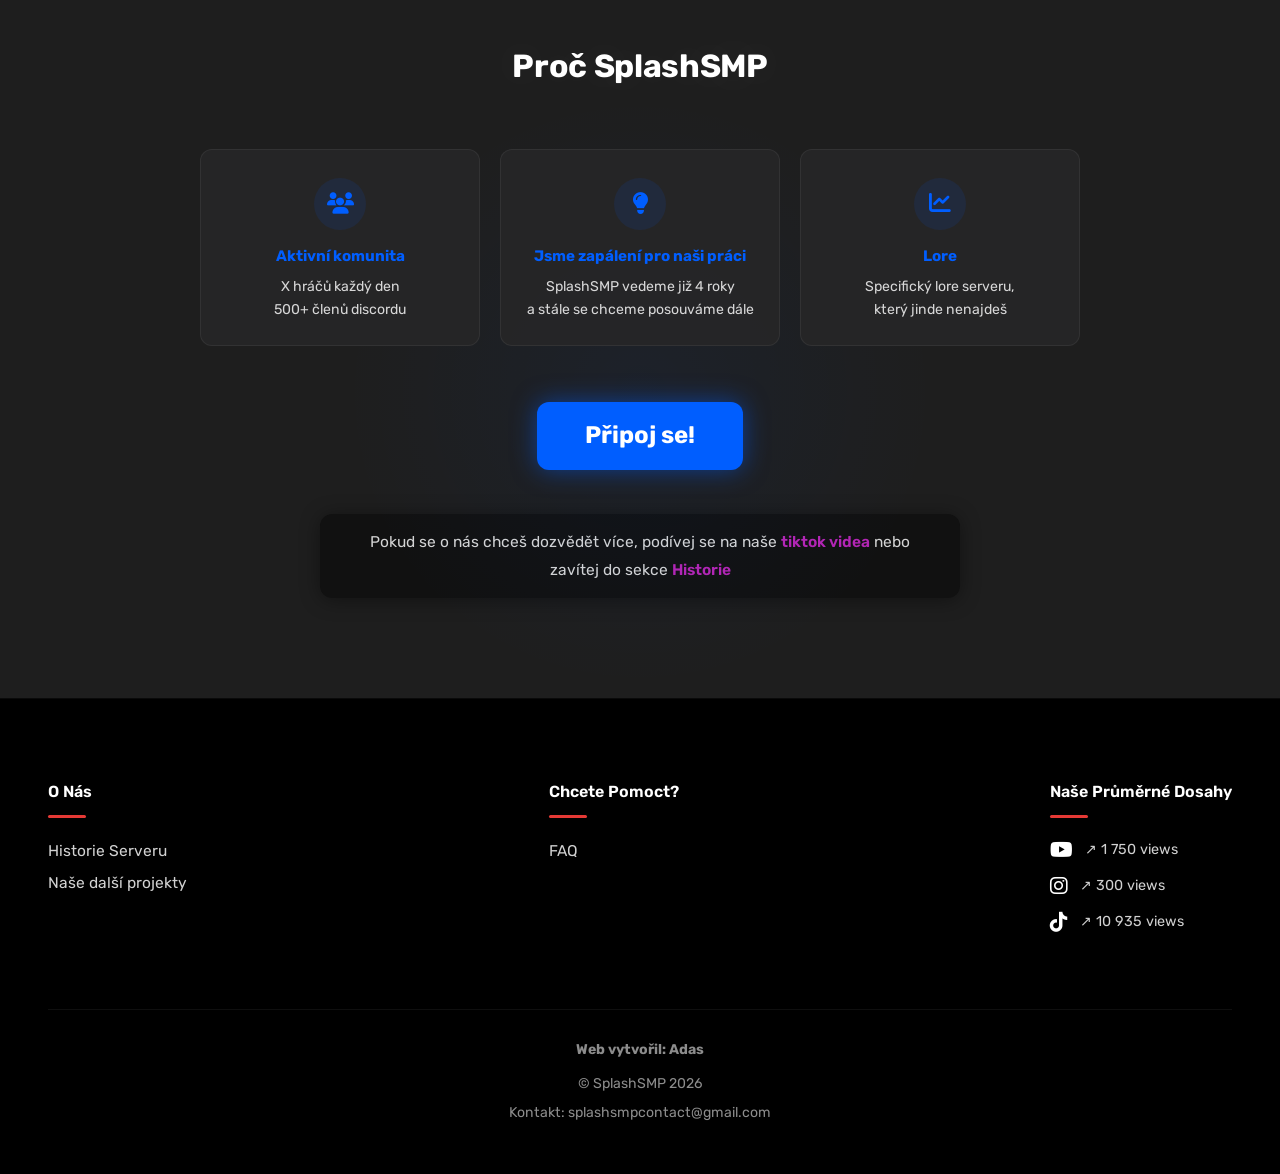
==== commit 95ac17ac: "dis text" ====
--- a/index.html
+++ b/index.html
@@ -118,8 +118,8 @@
           <i class="fab fa-discord"></i> Náš Discord
         </h2>
         <p class="discord-section__desc">
-          Veškeré dění se odehrává na našem Discordu – nábory, oznámení,
-          eventy i komunita. Připoj se a buď u toho!
+          Veškeré dění se odehrává na našem Discordu - nábory, oznámení,
+          eventy i komunita. Připoj se a buď u toho! (Public Discord)
         </p>
         <a href="https://discord.gg/42B6EdtyV8" target="_blank" rel="noopener noreferrer" class="discord-section__btn">
           <i class="fab fa-discord"></i> Připojit se na Discord
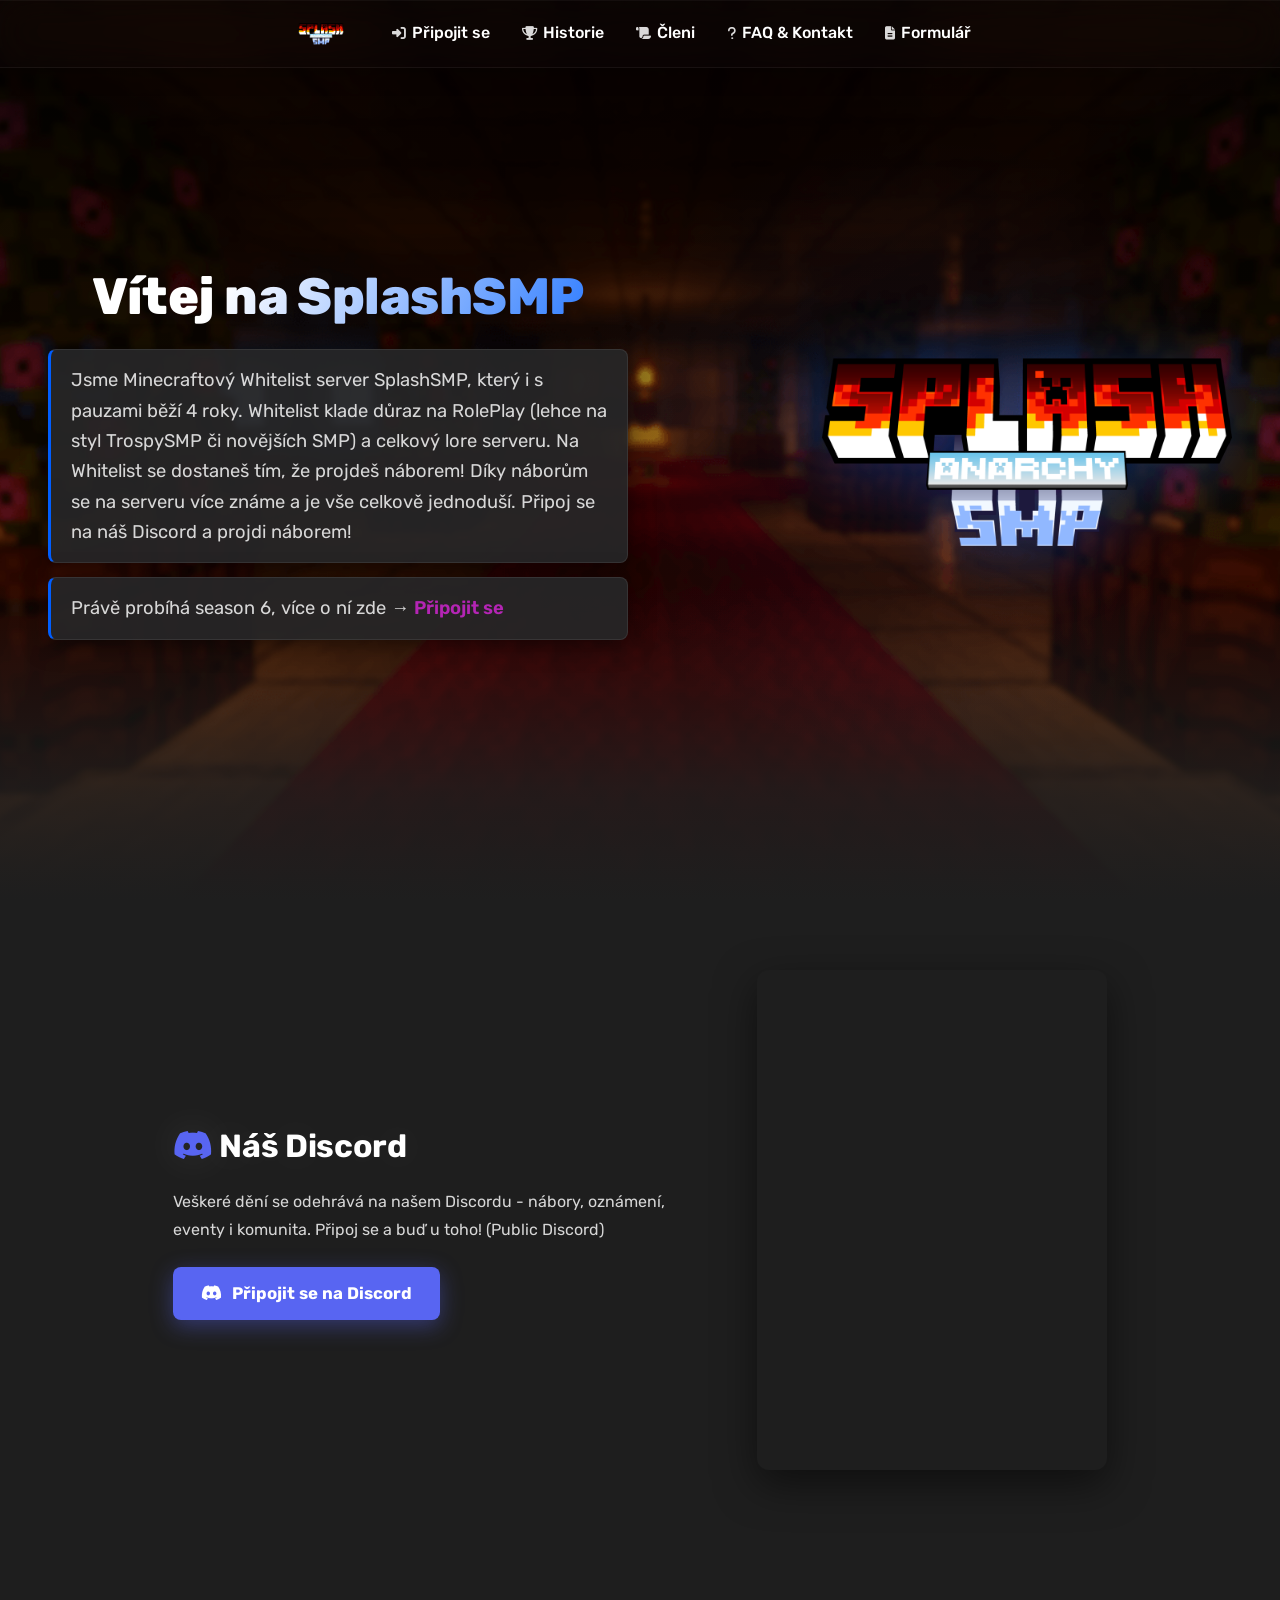
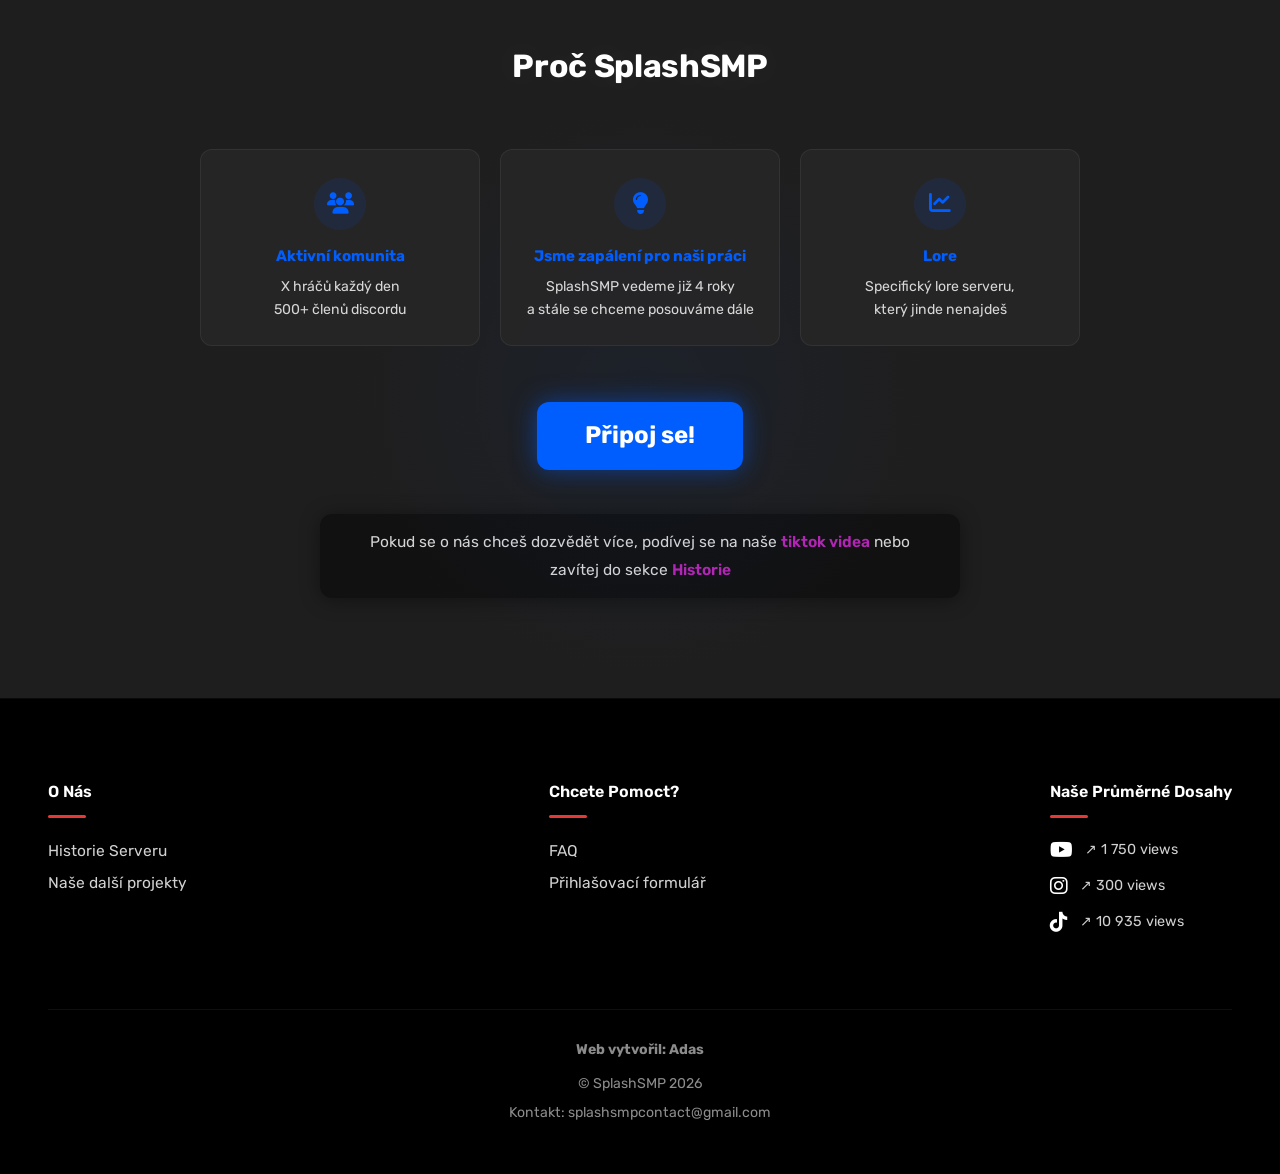
==== commit 4efac1c9: "cleni" ====
--- a/index.html
+++ b/index.html
@@ -214,6 +214,7 @@
           <h4 class="footer__heading">Chcete Pomoct?</h4>
           <div class="footer__line"></div>
           <a href="faq.html" class="footer__link">FAQ</a>
+          <a href="formular.html" class="footer__link">Přihlašovací formulář</a>
         </div>
 
         <div class="footer__col">
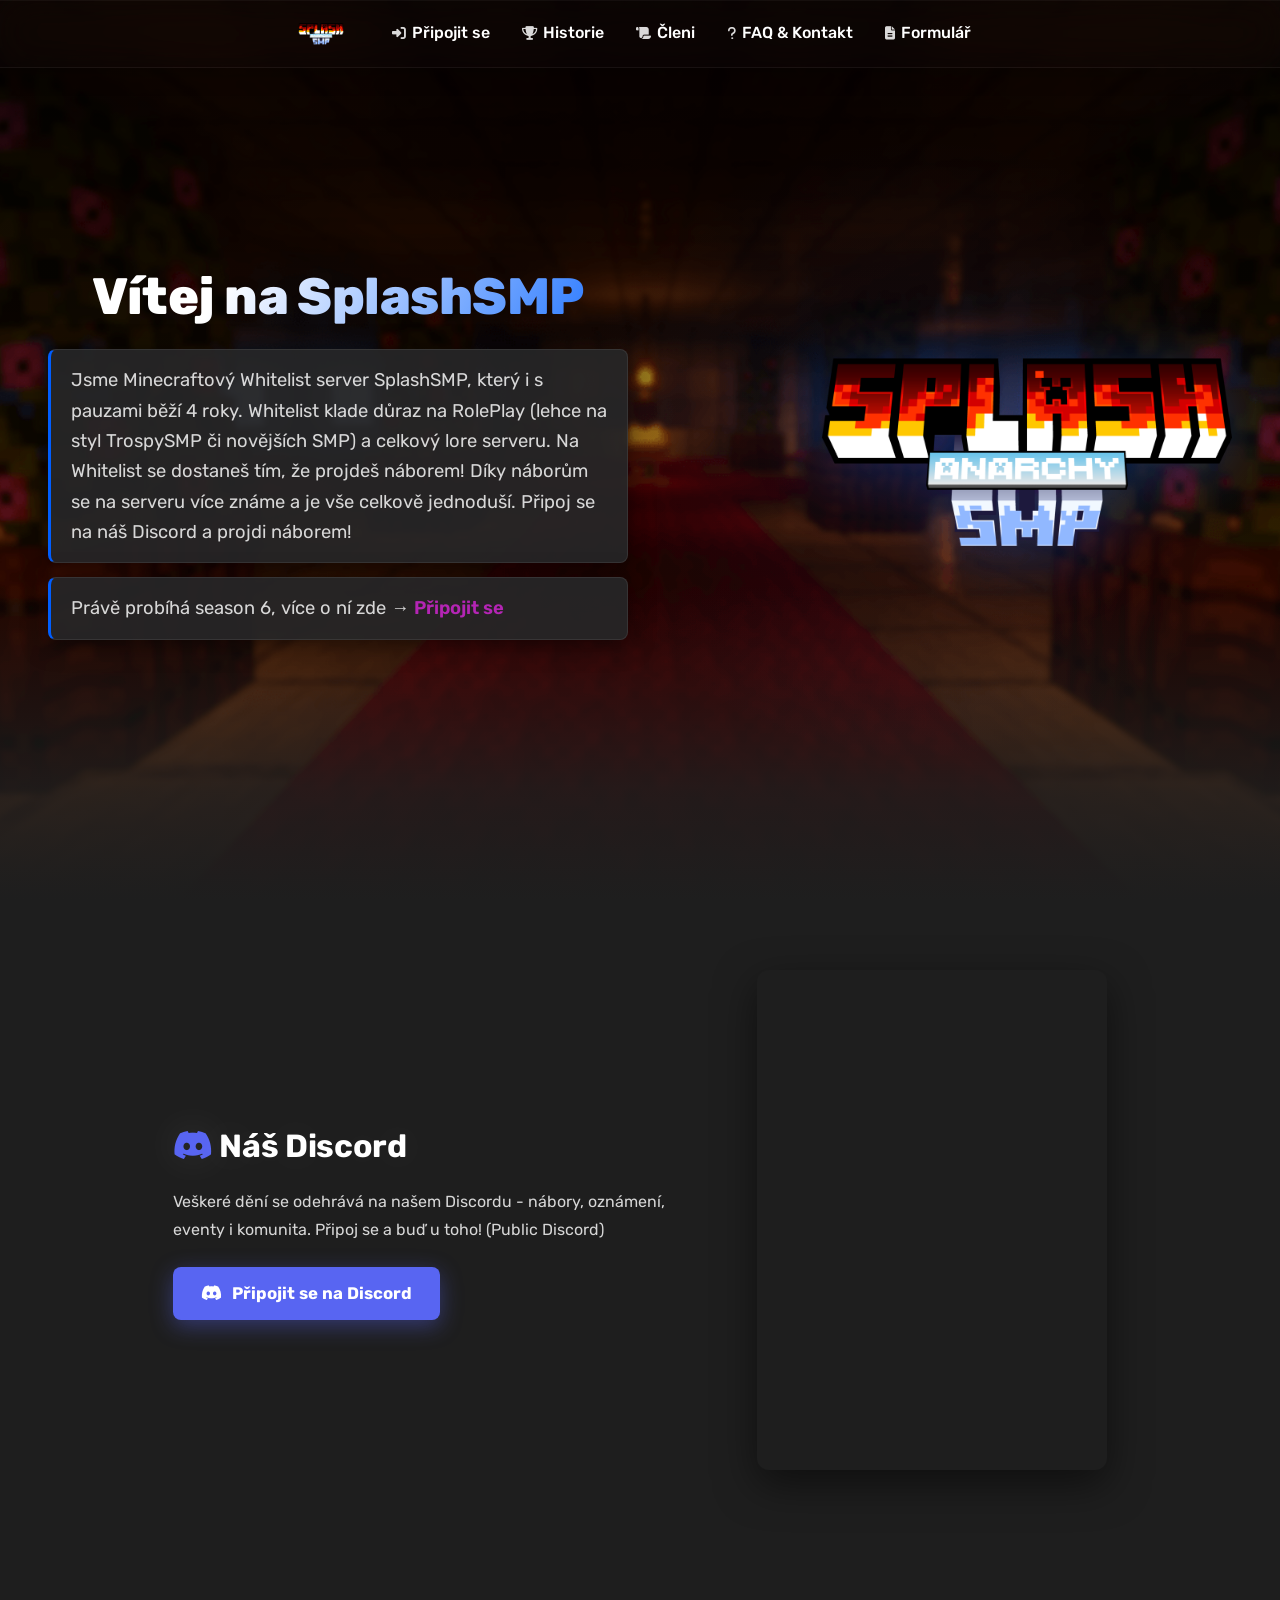
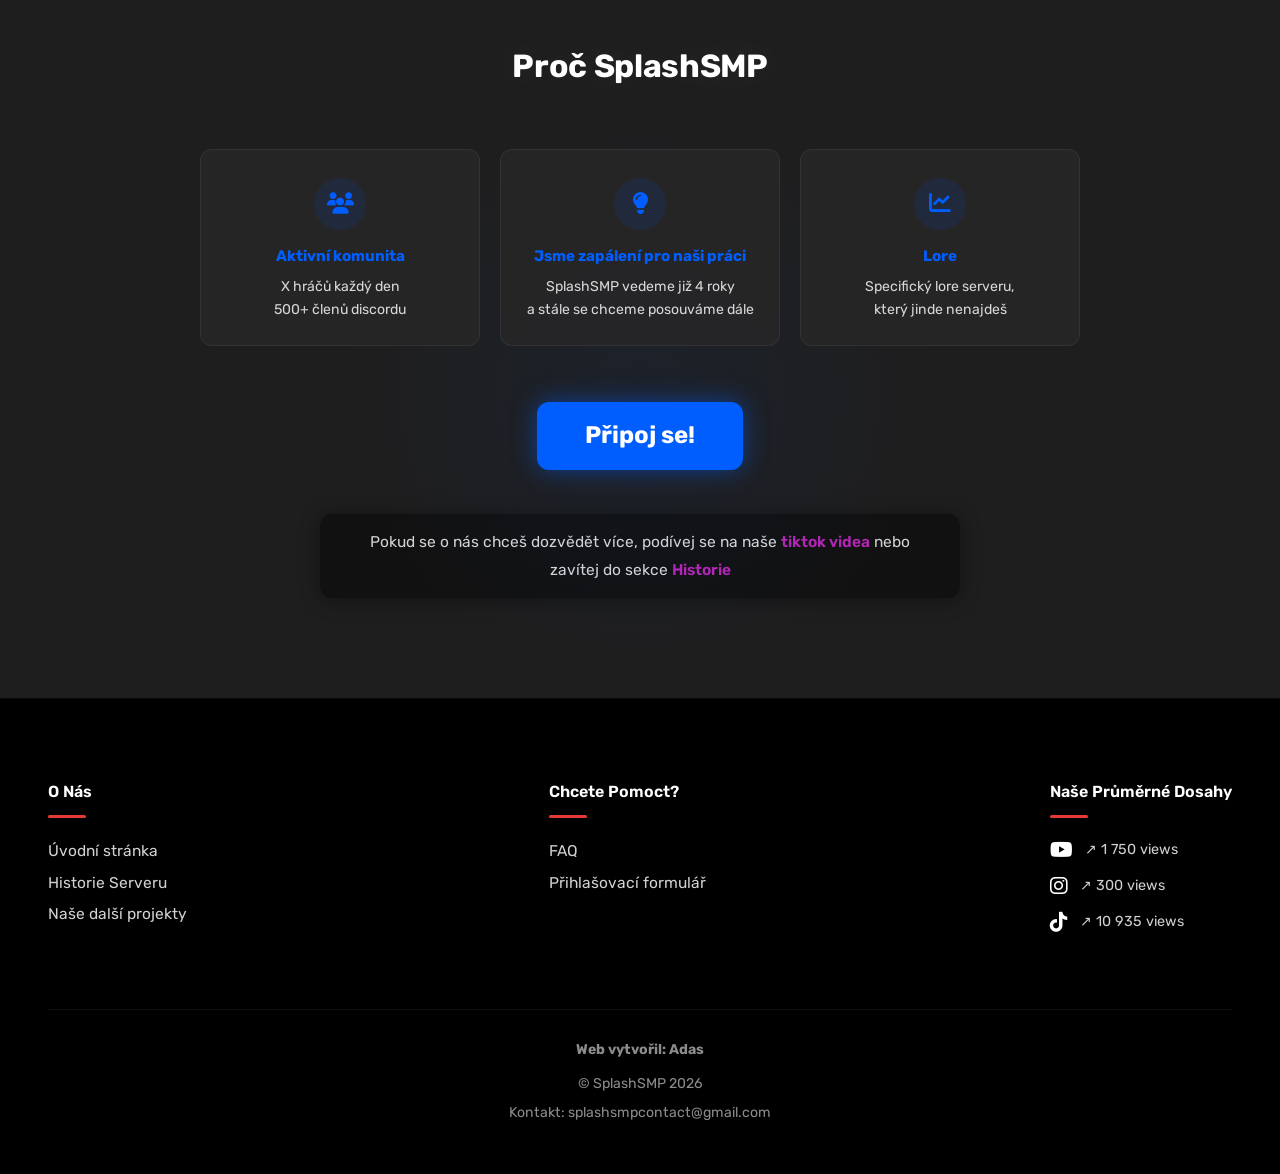
==== commit fd2b90f6: "oprava malych bugu 3 (predtim to melo byt 2 xd ardaros mi hekl konzolosky" ====
--- a/index.html
+++ b/index.html
@@ -205,6 +205,7 @@
         <div class="footer__col">
           <h4 class="footer__heading">O Nás</h4>
           <div class="footer__line"></div>
+          <a href="index.html" class="footer__link">Úvodní stránka</a>
           <a href="historie.html" class="footer__link">Historie Serveru</a>
           <a href="https://youtube.com/playlist?list=PLbUgm4QGBjESfvUfwDMUrxPXlDMyYdcKN&si=P23cYNvzVZNso_Kw" target="_blank" class="footer__link"> Naše další projekty</a>
         </div>
--- a/style.css
+++ b/style.css
@@ -55,8 +55,15 @@
   overflow-x: hidden;
   width: 100%;
   max-width: 100%;
-  overflow-x: hidden; 
+  overflow-x: hidden;
   position: relative;
+}
+
+/* Zámek scrollu pozadí, když je otevřený modal (funguje i na mobilu). */
+html.no-scroll,
+body.no-scroll {
+  overflow: hidden !important;
+  overscroll-behavior: none;
 }
 
 img { display: block; max-width: 100%; }
@@ -243,43 +250,40 @@
 /* Hamburger button */
 .hamburger {
   display: none;              /* skryt na desktopu */
-  width: 32px;
-  height: 22px;
-  flex-direction: column;
-  justify-content: space-between;
   cursor: pointer;
   background: none;
   border: none;
+  flex-shrink: 0;
+  z-index: 901;
+  /* Dostatečný touch target; bary jsou polohované absolutně uvnitř. */
+  position: relative;
+  width: 44px;
+  height: 44px;
   padding: 0;
-  flex-shrink: 0;
-  position: relative;
-  z-index: 901;
-  /* Větší touch target bez ovlivnění vizuálu */
-  margin: -10px;
-  padding: 10px;
-  width: 52px;
-  height: 42px;
-  align-items: center;
-  justify-content: center;
-  gap: 5px;
-}
-
+}
+
+/* Bary jsou absolutně vycentrované → křížek je dokonale symetrický. */
 .hamburger__bar {
-  display: block;
-  width: 28px;
+  position: absolute;
+  left: 50%;
+  top: 50%;
+  width: 26px;
   height: 2.5px;
+  margin-left: -13px;         /* polovina šířky → přesný střed */
   background: var(--c-text);
   border-radius: 2px;
   transform-origin: center;
-  flex-shrink: 0;
-  transition: transform 0.38s cubic-bezier(0.4, 0, 0.2, 1),
-              opacity 0.25s ease;
-}
-
-/* Animace → křížek */
-.hamburger.is-active .hamburger__bar:nth-child(1) { transform: translateY(9.75px) rotate(45deg); }
+  transition: transform 0.34s cubic-bezier(0.4, 0, 0.2, 1),
+              opacity 0.2s ease;
+}
+.hamburger__bar:nth-child(1) { transform: translateY(-8px); }
+.hamburger__bar:nth-child(2) { transform: translateY(0); }
+.hamburger__bar:nth-child(3) { transform: translateY(8px); }
+
+/* Animace → křížek (oba diagonály se protnou přesně ve středu) */
+.hamburger.is-active .hamburger__bar:nth-child(1) { transform: translateY(0) rotate(45deg); }
 .hamburger.is-active .hamburger__bar:nth-child(2) { opacity: 0; transform: scaleX(0); }
-.hamburger.is-active .hamburger__bar:nth-child(3) { transform: translateY(-9.75px) rotate(-45deg); }
+.hamburger.is-active .hamburger__bar:nth-child(3) { transform: translateY(0) rotate(-45deg); }
 
 /* ============================================================
    HERO
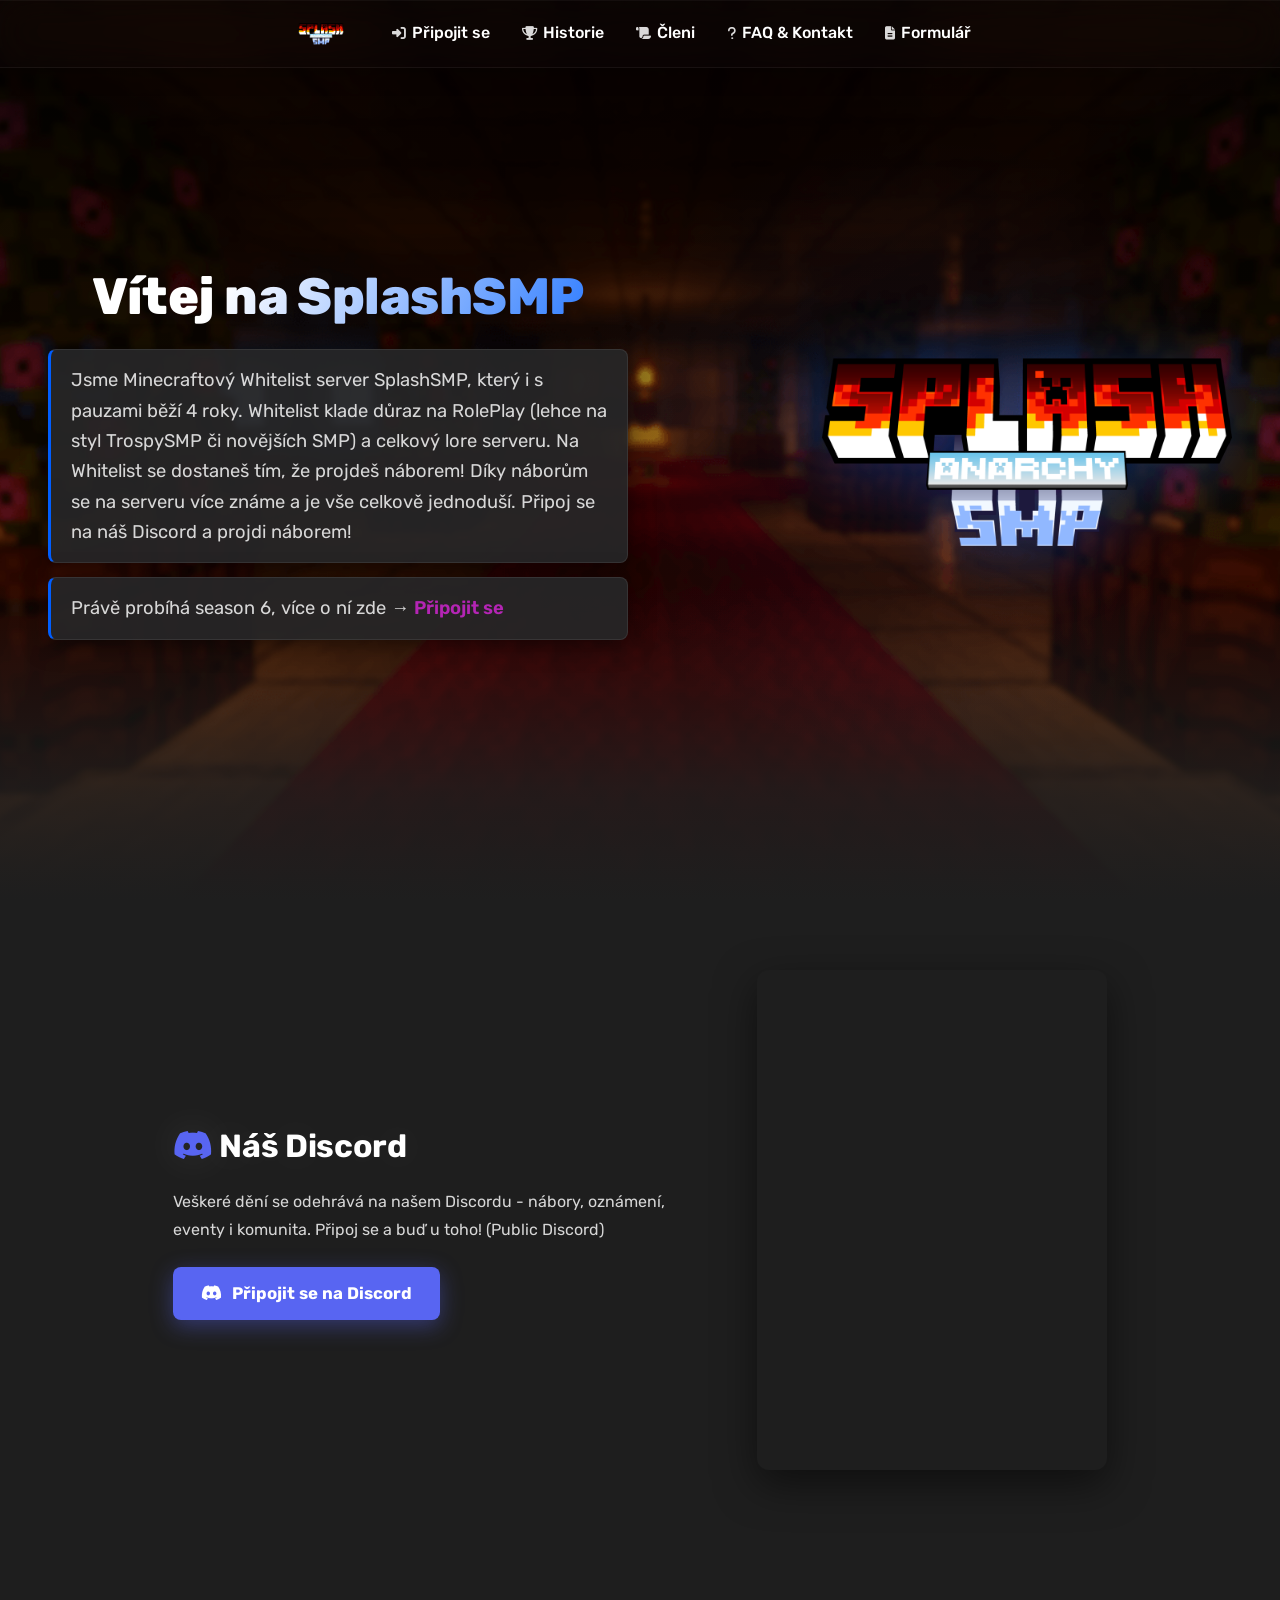
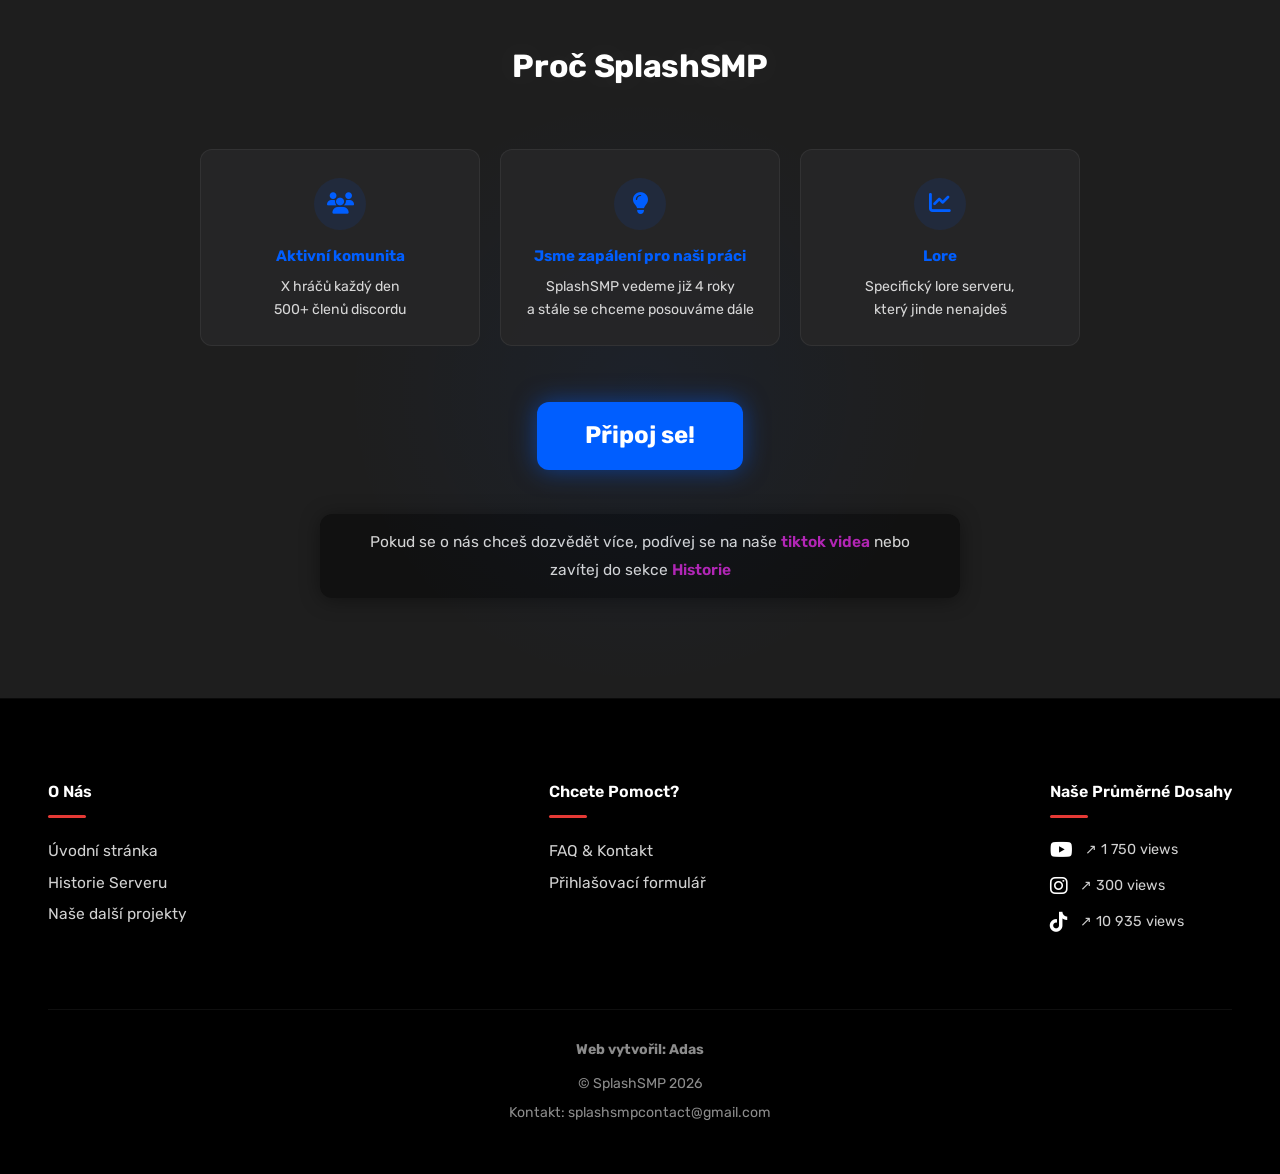
==== commit b39a1749: "oprava malych bugu 4" ====
--- a/index.html
+++ b/index.html
@@ -214,7 +214,7 @@
         <div class="footer__col">
           <h4 class="footer__heading">Chcete Pomoct?</h4>
           <div class="footer__line"></div>
-          <a href="faq.html" class="footer__link">FAQ</a>
+          <a href="faq.html" class="footer__link">FAQ &amp; Kontakt</a>
           <a href="formular.html" class="footer__link">Přihlašovací formulář</a>
         </div>
 
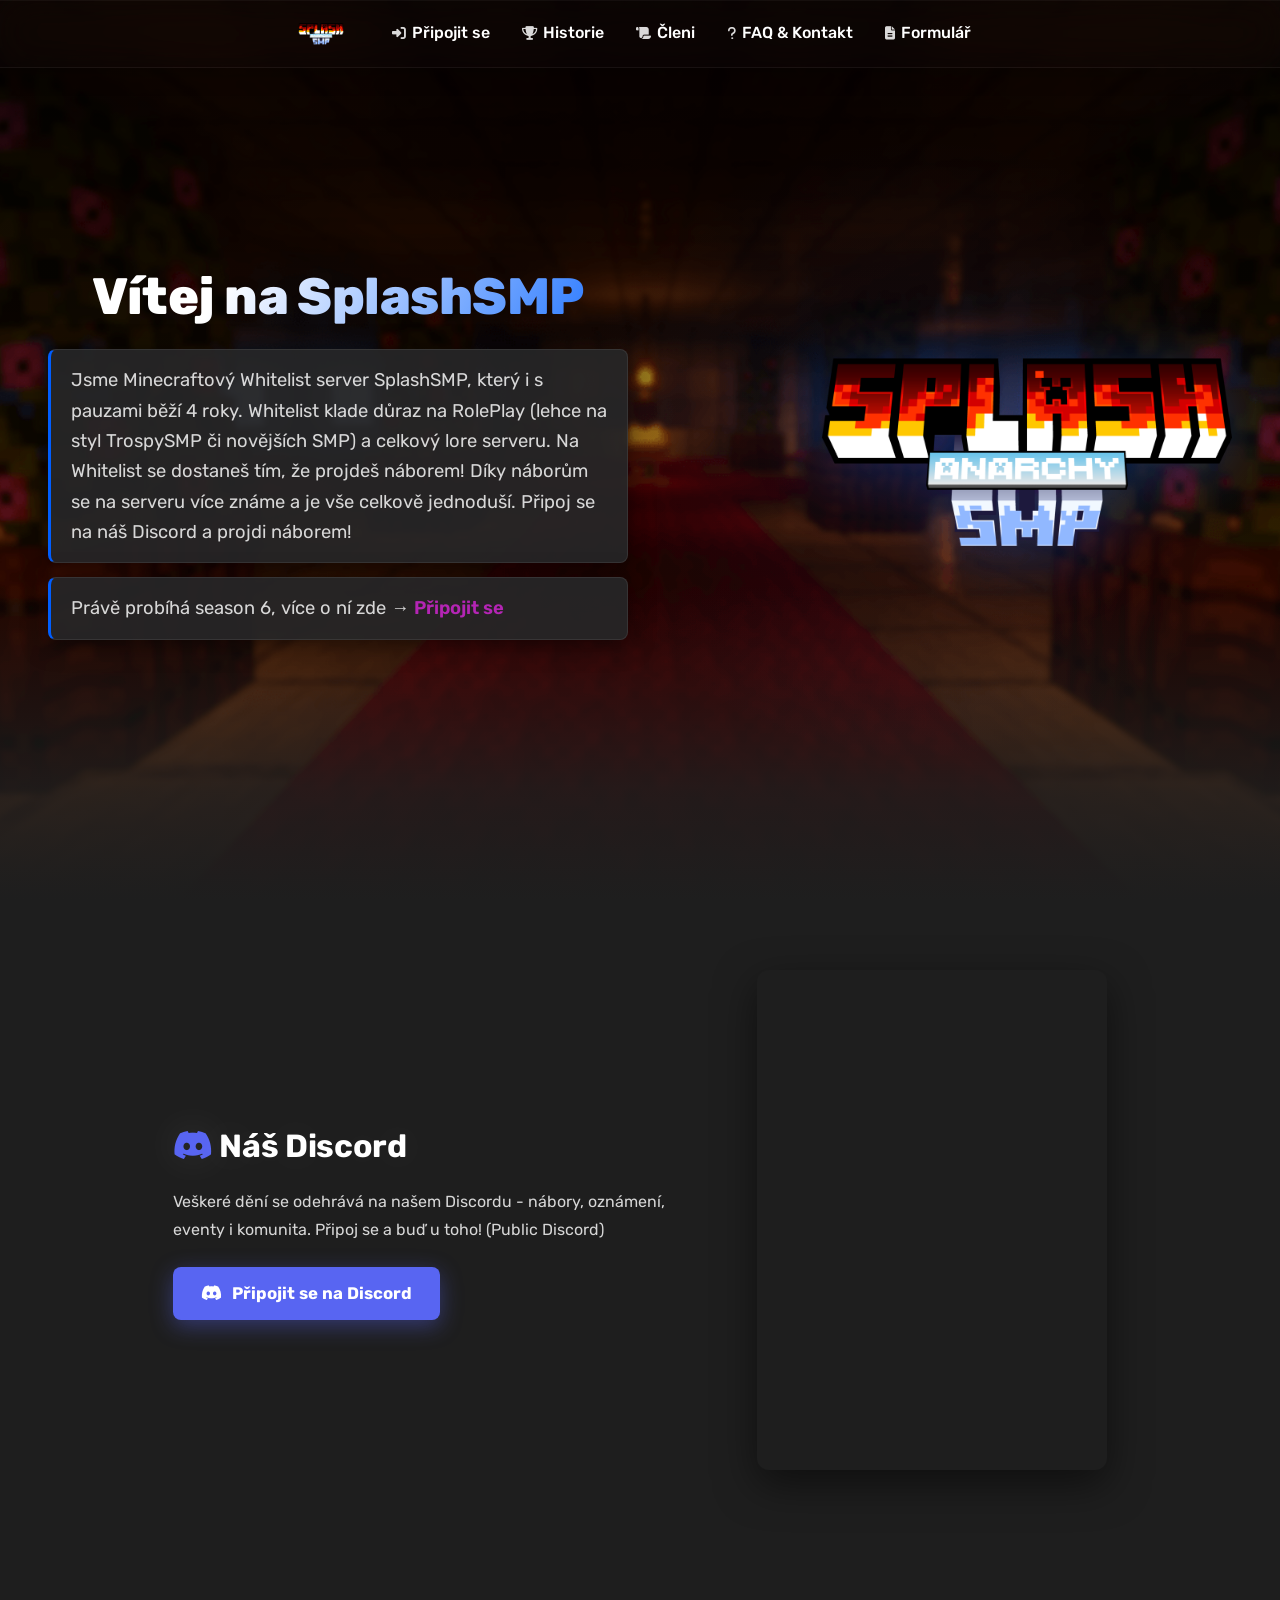
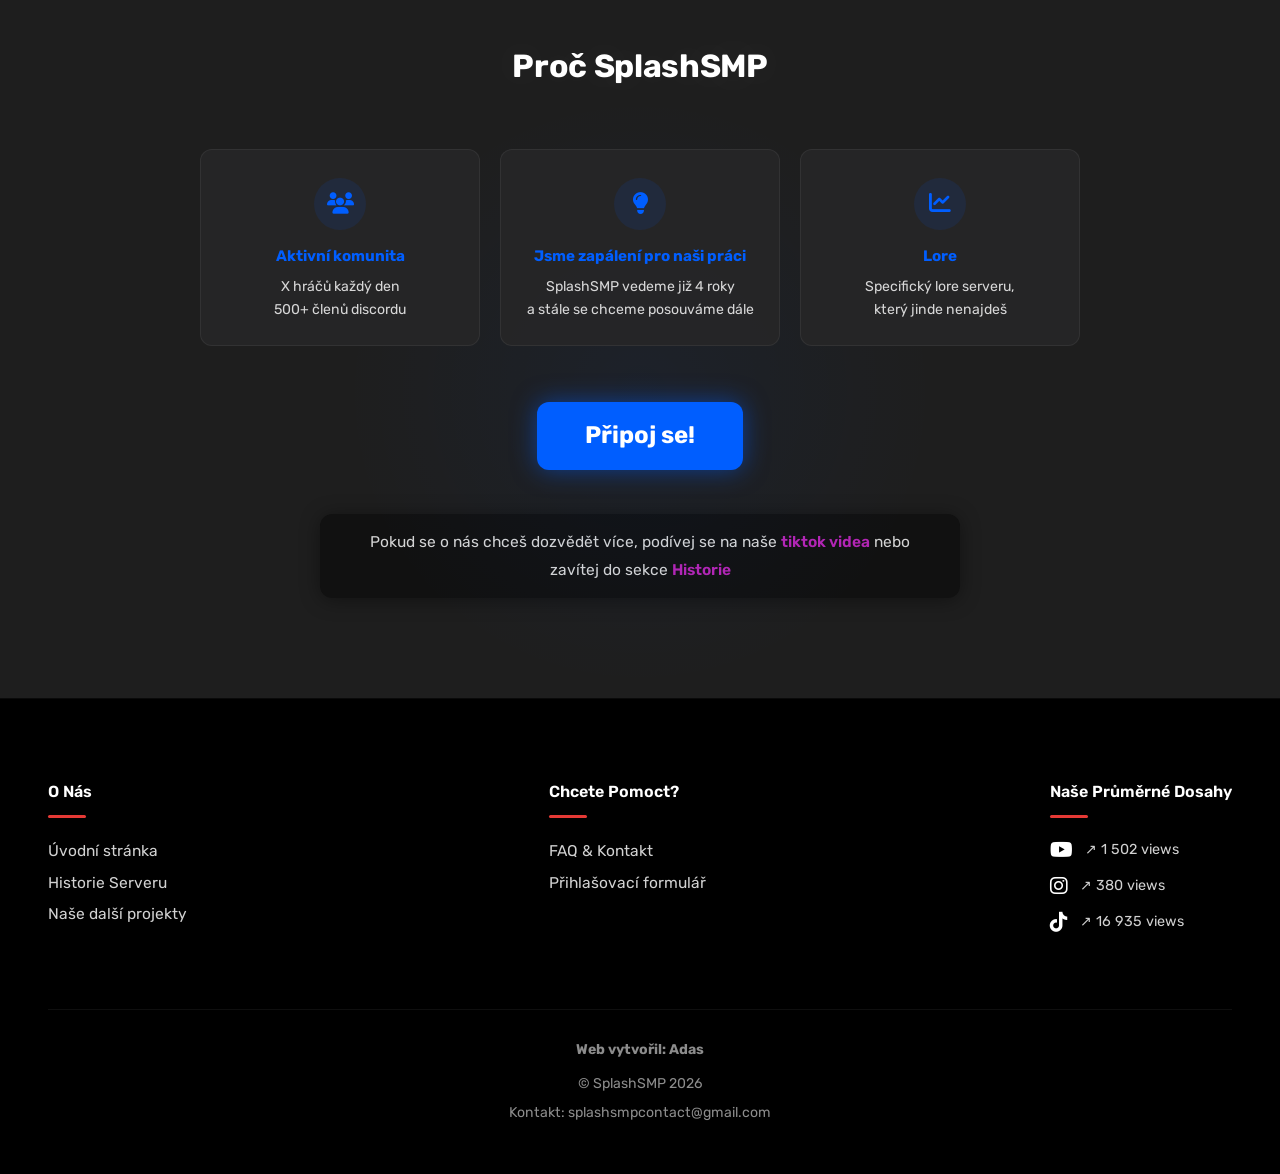
==== commit 19e9197c: "oprava nekonzistentnich veci" ====
--- a/index.html
+++ b/index.html
@@ -176,7 +176,7 @@
       <!-- CTA -->
       <div class="cta-wrap" id="join">
         <a
-          href="https://discord.gg/NAgy2RhSMr"
+          href="https://discord.gg/42B6EdtyV8"
           class="btn-join"
           target="_blank"
           rel="noopener noreferrer"
@@ -228,7 +228,7 @@
                class="footer__social-icon" aria-label="YouTube">
               <i class="fab fa-youtube"></i>
             </a>
-            <span>↗ 1 750 views</span>
+            <span>↗ 1 502 views</span>
           </div>
 
           <div class="footer__stat">
@@ -237,7 +237,7 @@
                class="footer__social-icon" aria-label="Instagram">
               <i class="fab fa-instagram"></i>
             </a>
-            <span>↗ 300 views</span>
+            <span>↗ 380 views</span>
           </div>
 
           <div class="footer__stat">
@@ -246,7 +246,7 @@
                class="footer__social-icon" aria-label="TikTok">
               <i class="fab fa-tiktok"></i>
             </a>
-            <span>↗ 10 935 views</span>
+            <span>↗ 16 935 views</span>
           </div>
         </div>
 
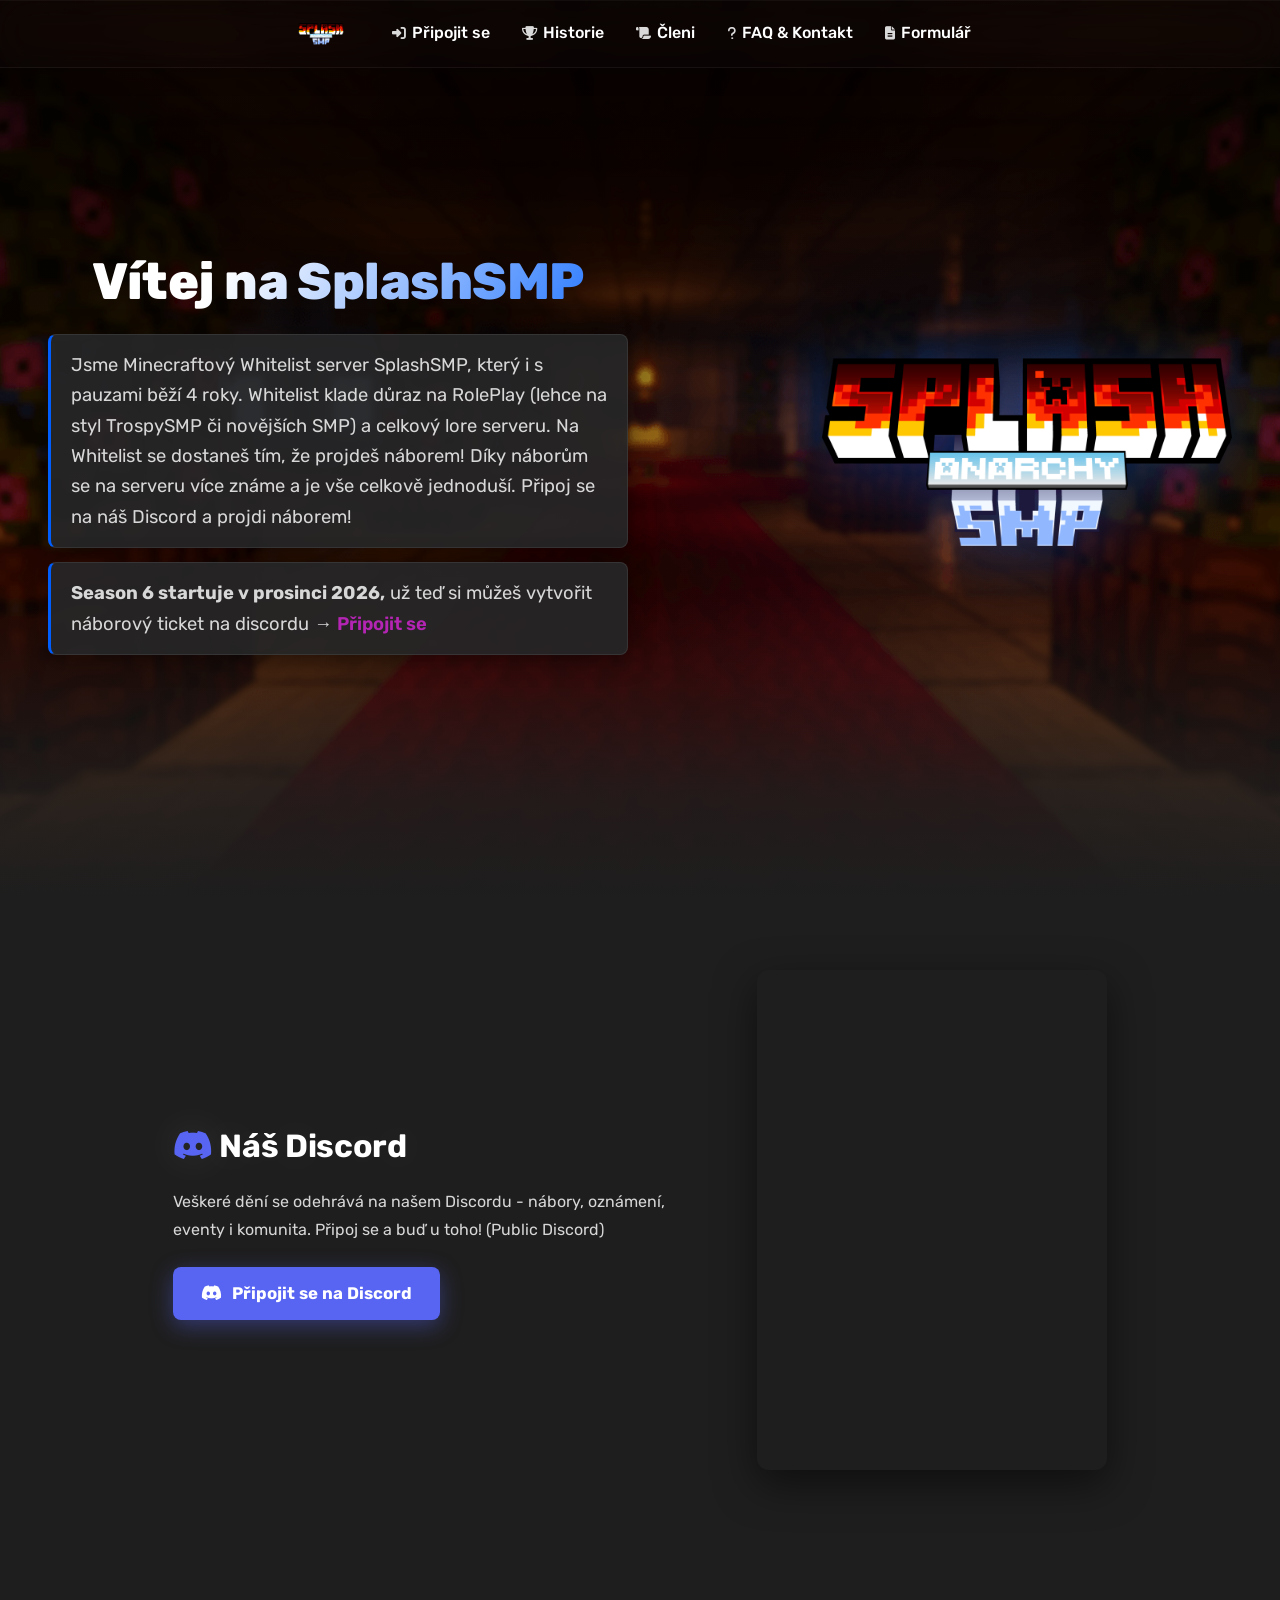
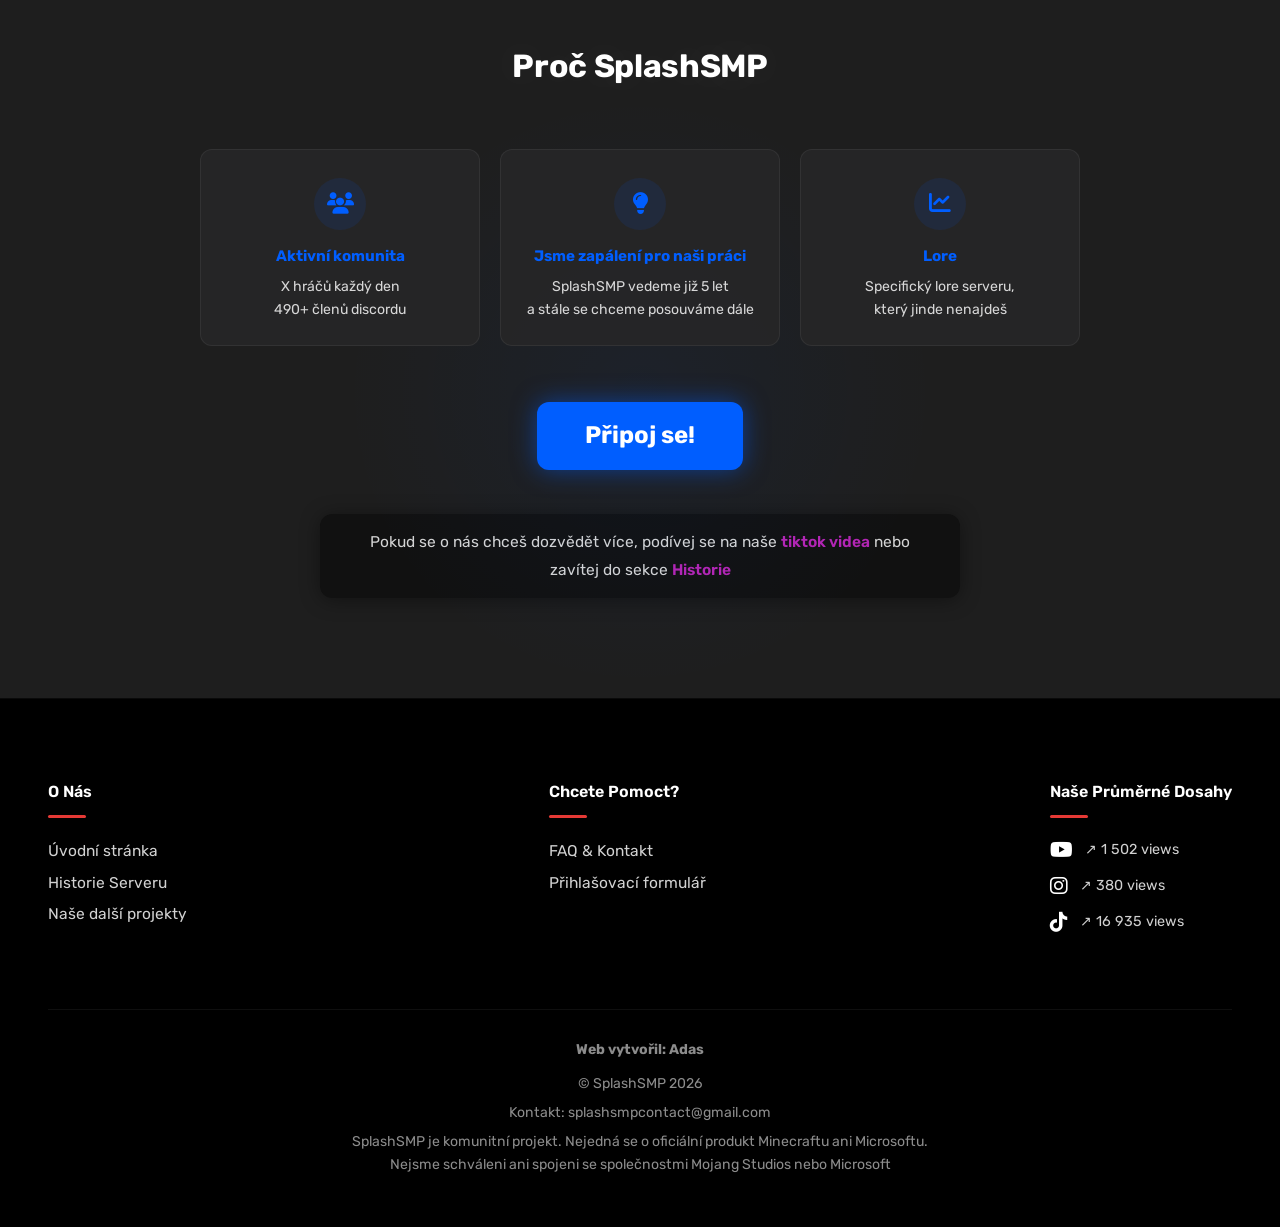
==== commit 9e1a7fb0: "update textů (season 6 v prosinci); přidání disclaimeru o microsoftu ve footeru" ====
--- a/index.html
+++ b/index.html
@@ -93,7 +93,7 @@
             Připoj se na náš Discord a projdi náborem!
           </p>
           <p>
-            Právě probíhá season 6, více o ní zde →
+           <strong> Season 6 startuje v prosinci 2026,</strong> už teď si můžeš vytvořit náborový ticket na discordu →
             <a href="#join" class="hero__inline-link js-scroll">Připojit se</a>
           </p>
         </div>
@@ -152,7 +152,7 @@
             <i class="fas fa-users card__icon"></i>
           </div>
           <h3 class="card__title">Aktivní komunita</h3>
-          <p class="card__body">X hráčů každý den<br>500+ členů discordu</p>
+          <p class="card__body">X hráčů každý den<br>490+ členů discordu</p>
         </article>
 
         <article class="card js-reveal">
@@ -160,7 +160,7 @@
             <i class="fas fa-lightbulb card__icon"></i>
           </div>
           <h3 class="card__title">Jsme zapálení pro naši práci</h3>
-          <p class="card__body">SplashSMP vedeme již 4 roky<br>a stále se chceme posouváme dále</p>
+          <p class="card__body">SplashSMP vedeme již 5 let<br>a stále se chceme posouváme dále</p>
         </article>
 
         <article class="card js-reveal">
@@ -258,6 +258,8 @@
         </a>
         <p>© SplashSMP 2026</p>
         <p>Kontakt: <a href="mailto:splashsmpcontact@gmail.com" class="footer__link">splashsmpcontact@gmail.com</a></p>
+        <p>SplashSMP je komunitní projekt. Nejedná se o oficiální produkt Minecraftu ani Microsoftu. <br>
+          Nejsme schváleni ani spojeni se společnostmi Mojang Studios nebo Microsoft</p>
       </div>
 
     </div>
